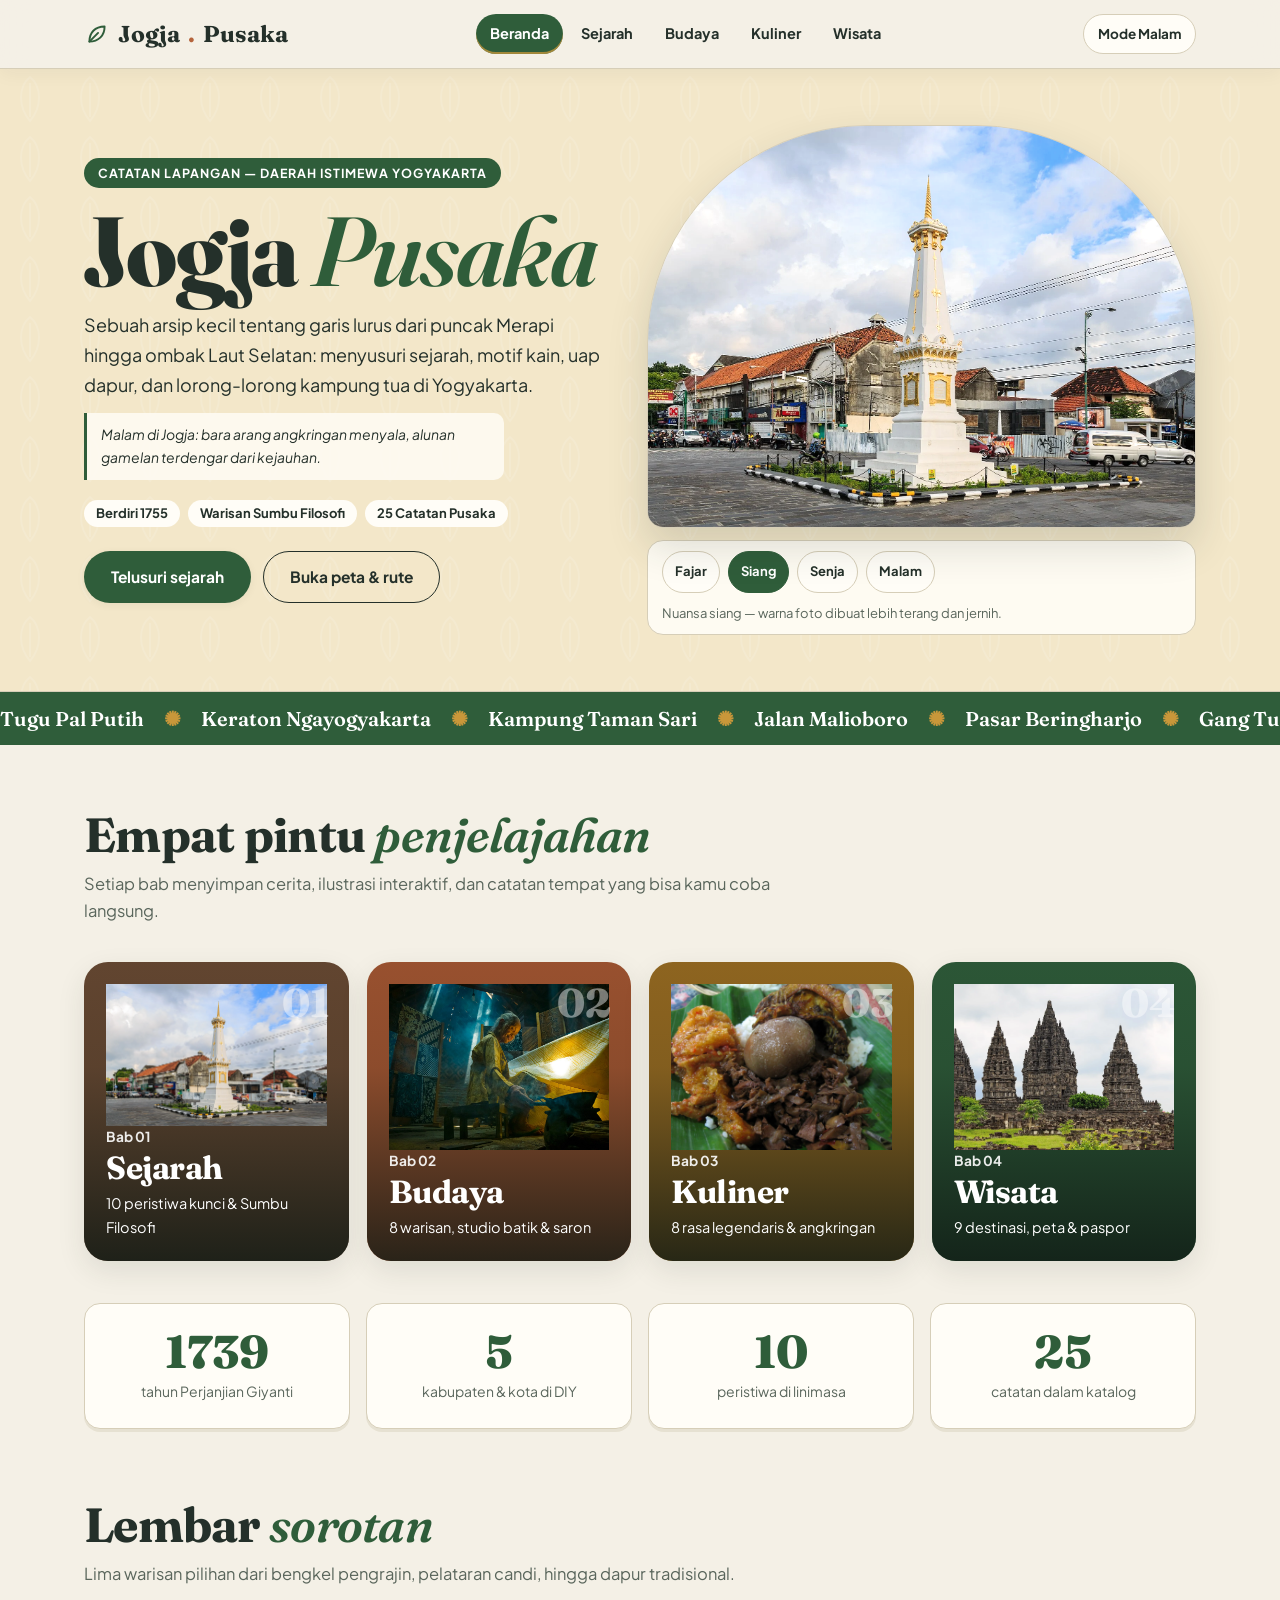
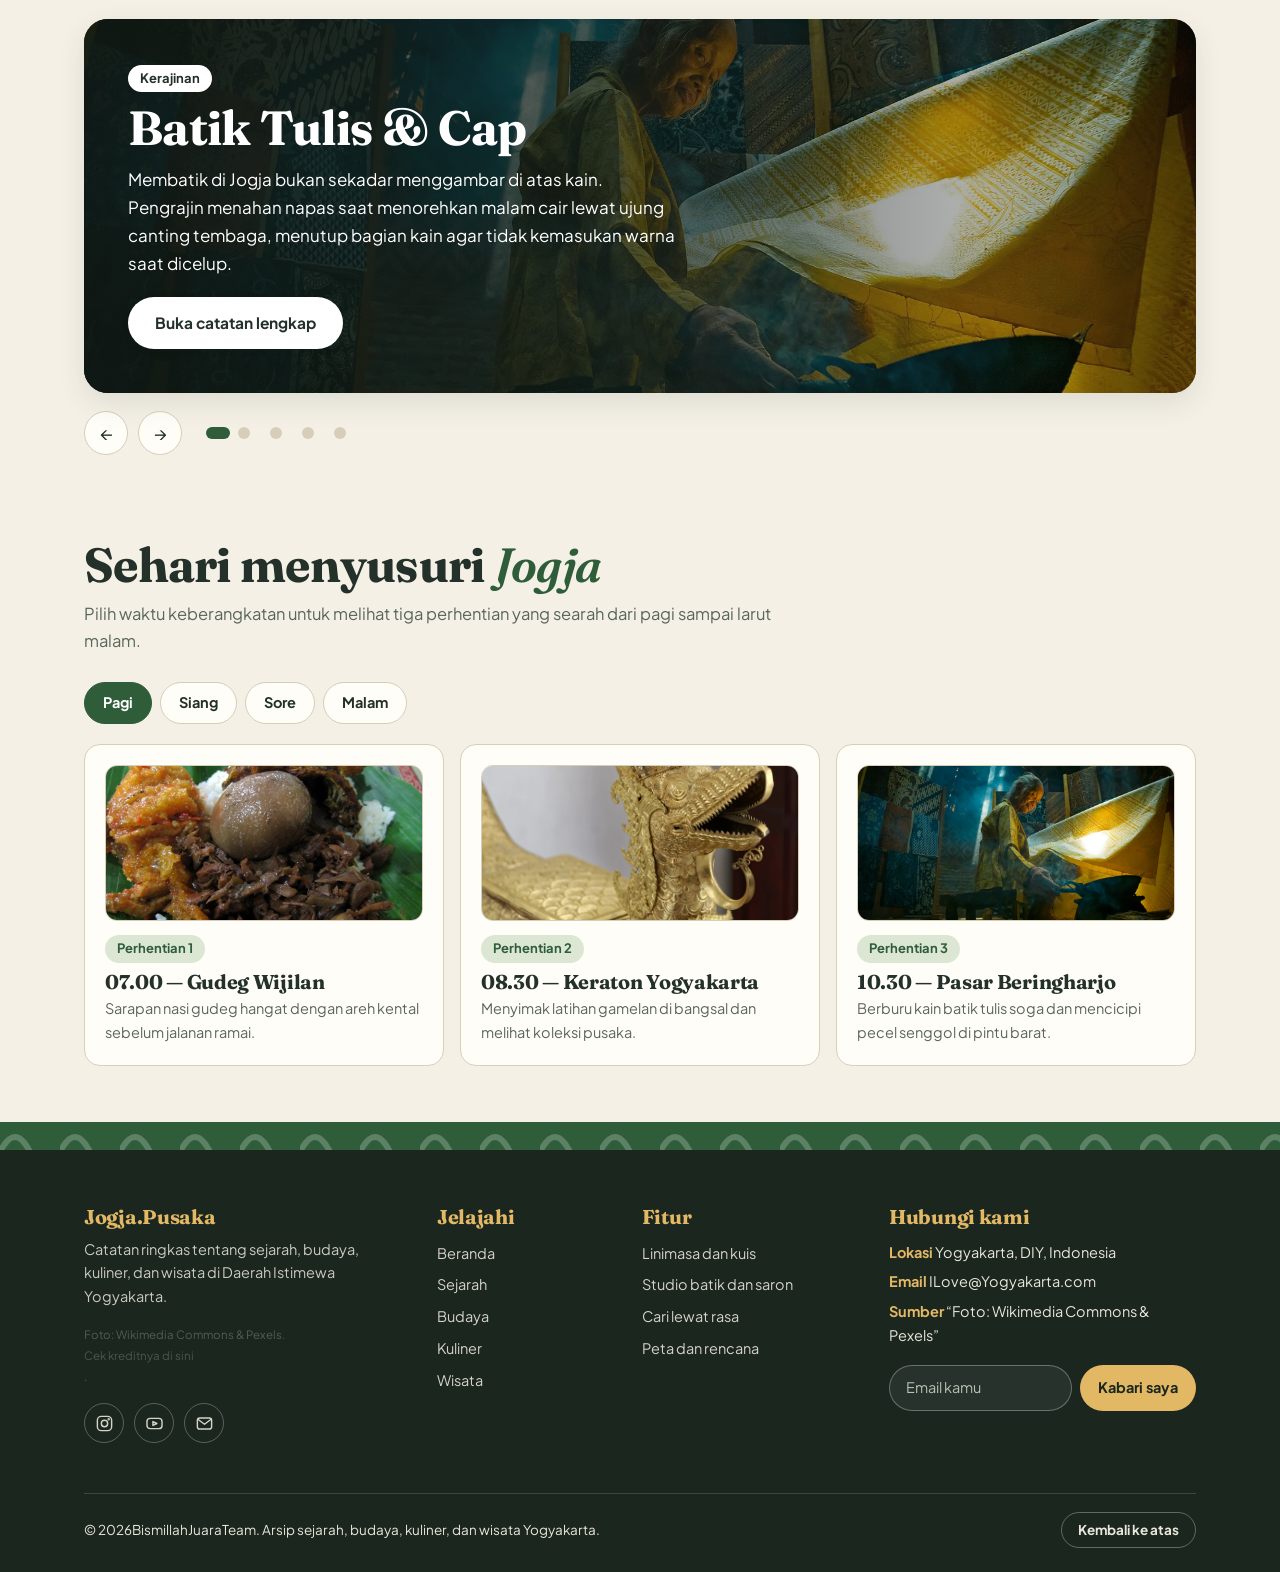
==== index.html @ 78529454 "First commit" ====
<!doctype html>
<html lang="id">
  <head>
    <meta charset="utf-8" />
    <meta name="viewport" content="width=device-width, initial-scale=1" />
    <title>Jogja Pusaka</title>
    <meta name="description" content="Catatan tentang sejarah, budaya, kuliner, dan wisata di Daerah Istimewa Yogyakarta." />
    <meta name="theme-color" content="#2f5d3a" />
    <link rel="icon" href="images/favicon.svg" type="image/svg+xml" />

    <link rel="preconnect" href="https://fonts.googleapis.com" />
    <link rel="preconnect" href="https://fonts.gstatic.com" crossorigin />
    <link
      rel="stylesheet"
      href="https://fonts.googleapis.com/css2?family=Fraunces:ital,opsz,wght@0,9..144,600;0,9..144,700;0,9..144,800;1,9..144,600&family=Plus+Jakarta+Sans:wght@400;500;700&display=swap"
    />
    <link rel="stylesheet" href="css/style.css" />

    <!-- Pasang tema sebelum halaman tampil supaya warnanya tidak berkedip -->
    <script>
      (function () {
        var theme = window.matchMedia("(prefers-color-scheme: dark)").matches ? "dark" : "light";
        try {
          theme = JSON.parse(localStorage.getItem("jp_theme")) || theme;
        } catch (error) {}
        document.documentElement.dataset.theme = theme;
      })();
    </script>
  </head>
  <body>
    <a class="lompat-ke-isi" href="#main">Langsung ke konten</a>
    <div class="garis-gulir" id="scroll-progress"></div>

    <header class="kepala-situs">
      <div class="pembungkus-isi">
        <a class="nama-situs" href="index.html">
          <svg viewBox="0 0 24 24" fill="none" stroke="currentColor" stroke-width="1.8"
            stroke-linecap="round" stroke-linejoin="round" aria-hidden="true">
            <path d="M5 19C5 11 10 5 19 5C19 14 13 19 5 19Z" />
            <path d="M5 19L13 11" />
          </svg>
          Jogja<span>.</span>Pusaka
        </a>

        <nav class="menu-situs" id="site-nav" aria-label="Menu utama">
          <a href="index.html" aria-current="page">Beranda</a>
          <a href="sejarah.html">Sejarah</a>
          <a href="budaya.html">Budaya</a>
          <a href="kuliner.html">Kuliner</a>
          <a href="wisata.html">Wisata<span class="angka-menu" id="plan-badge" hidden>0</span></a>
        </nav>

        <div class="kendali-kepala">
          <button class="tombol-tema" id="theme-toggle" type="button"
            aria-label="Ganti tema siang atau malam">Malam</button>
          <button class="tombol-menu" id="menu-toggle" type="button"
            aria-expanded="false" aria-controls="site-nav">Menu</button>
        </div>
      </div>
    </header>

    <main id="main" class="halaman">
      <section class="pembuka-utama">
        <div class="corak-pembuka" aria-hidden="true"></div>

        <div class="pembungkus-isi susunan-pembuka">
          <div>
            <span class="tulisan-pembuka">CATATAN LAPANGAN — DAERAH ISTIMEWA YOGYAKARTA</span>
            <h1>Jogja <em>Pusaka</em></h1>
            <p class="pengantar-pembuka">
              Sebuah arsip kecil tentang garis lurus dari puncak Merapi hingga ombak Laut Selatan:
              menyusuri sejarah, motif kain, uap dapur, dan lorong-lorong kampung tua di Yogyakarta.
            </p>
            <p class="kabar-sekarang" id="live-note" aria-live="polite"></p>
            <div class="label-pembuka">
              <span class="label-kecil">Berdiri 1755</span>
              <span class="label-kecil">Warisan Sumbu Filosofi</span>
              <span class="label-kecil">25 Catatan Pusaka</span>
            </div>
            <div class="aksi-pembuka">
              <a class="tombol" href="sejarah.html">Telusuri sejarah</a>
              <a class="tombol tombol-garis" href="wisata.html">Buka peta &amp; rute</a>
            </div>
          </div>

          <div class="gambar-pembuka">
            <div class="gambar-suasana-jogja" id="hero-scene">
              <img
                class="foto-suasana-jogja"
                src="images/beranda-tugu-jogja-baru.webp"
                alt="Tugu Pal Putih di tengah Kota Yogyakarta pada siang hari."
                fetchpriority="high"
              />
            </div>

            <div class="bilah-langit">
              <div class="saringan-topik" id="sky-controls" role="group" aria-label="Ubah suasana foto Tugu">
                <button type="button" data-sky="fajar">Fajar</button>
                <button type="button" data-sky="siang" aria-pressed="true">Siang</button>
                <button type="button" data-sky="senja">Senja</button>
                <button type="button" data-sky="malam">Malam</button>
              </div>
              <p class="catatan-langit" id="sky-caption"></p>
            </div>
          </div>
        </div>
      </section>

      <div class="pita-kalimat" id="marquee" aria-hidden="true"></div>

      <div class="pembungkus-isi">
        <section aria-labelledby="doors-title">
          <div class="kepala-bagian muncul-saat-digulir">
            <h2 id="doors-title">Empat pintu <em>penjelajahan</em></h2>
            <p>Setiap bab menyimpan cerita, ilustrasi interaktif, dan catatan tempat yang bisa kamu coba langsung.</p>
          </div>
          <div class="deret-pintu muncul-saat-digulir" id="doors"></div>
        </section>

        <section class="angka-statistik muncul-saat-digulir" aria-label="Jogja dalam angka">
          <div class="angka-sorotan">
            <strong data-count="1755">0</strong>
            <span>tahun Perjanjian Giyanti</span>
          </div>
          <div class="angka-sorotan">
            <strong data-count="5">0</strong>
            <span>kabupaten &amp; kota di DIY</span>
          </div>
          <div class="angka-sorotan">
            <strong data-count="10">0</strong>
            <span>peristiwa di linimasa</span>
          </div>
          <div class="angka-sorotan">
            <strong id="topic-count" data-count="25">0</strong>
            <span>catatan dalam katalog</span>
          </div>
        </section>

        <section aria-labelledby="highlight-title">
          <div class="kepala-bagian muncul-saat-digulir">
            <h2 id="highlight-title">Lembar <em>sorotan</em></h2>
            <p>Lima warisan pilihan dari bengkel pengrajin, pelataran candi, hingga dapur tradisional.</p>
          </div>
          <div class="sorotan-bergilir muncul-saat-digulir" id="carousel" aria-live="polite"></div>
          <div class="kendali-sorotan">
            <button class="panah-sorotan" id="carousel-prev" type="button" aria-label="Sorotan sebelumnya">&larr;</button>
            <button class="panah-sorotan" id="carousel-next" type="button" aria-label="Sorotan berikutnya">&rarr;</button>
            <div class="titik-sorotan" id="carousel-dots"></div>
          </div>
        </section>

        <section aria-labelledby="day-title">
          <div class="kepala-bagian muncul-saat-digulir">
            <h2 id="day-title">Sehari menyusuri <em>Jogja</em></h2>
            <p>Pilih waktu keberangkatan untuk melihat tiga perhentian yang searah dari pagi sampai larut malam.</p>
          </div>
          <div class="pilihan-lajur" id="day-tabs" role="tablist" aria-label="Pilih waktu"></div>
          <div class="rencana-sehari" id="day-plan" role="tabpanel"></div>
        </section>
      </div>
    </main>

    <!-- Dialog detail, isinya diisi oleh common.js -->
    <dialog class="jendela-cerita" id="detail-dialog" aria-labelledby="detail-title">
      <div class="sampul-jendela" id="detail-cover">
        <button class="tutup-jendela" id="detail-close" type="button">Tutup</button>
      </div>
      <div class="isi-jendela">
        <span class="label-kecil" id="detail-category"></span>
        <h3 id="detail-title"></h3>
        <p id="detail-description"></p>
        <ul id="detail-facts"></ul>
        <div class="daftar-label" id="detail-tags"></div>
        <div class="ukuran-rasa" id="detail-taste"></div>
        <p><strong id="detail-place-label"></strong> <span id="detail-place"></span></p>
        <button class="tombol" id="detail-plan-button" type="button" hidden>Tambah ke rencana</button>
      </div>
    </dialog>

    <div class="pita-bawah" aria-hidden="true"></div>

    <footer class="kaki-situs">
      <div class="pembungkus-isi">
        <div class="susunan-bawah">
          <div class="tentang-situs">
            <h3>Jogja.Pusaka</h3>
            <p>
              Catatan ringkas tentang sejarah, budaya, kuliner, dan wisata di
              Daerah Istimewa Yogyakarta.
            </p>
            <p class="kredit-foto-ringkas">Foto: Wikimedia Commons &amp; Pexels. <a href="images/README.txt">Cek kreditnya di sini</a>.</p>
            <div class="akun-sosial">
              <a href="#" data-soon aria-label="Instagram">
                <svg viewBox="0 0 24 24">
                  <rect x="3" y="3" width="18" height="18" rx="5" />
                  <circle cx="12" cy="12" r="4" />
                  <circle cx="17.3" cy="6.7" r=".6" />
                </svg>
              </a>
              <a href="#" data-soon aria-label="YouTube">
                <svg viewBox="0 0 24 24">
                  <rect x="2.5" y="5.5" width="19" height="13" rx="4" />
                  <path d="M10 9.5L15 12L10 14.5Z" />
                </svg>
              </a>
              <a href="#" data-soon aria-label="Email">
                <svg viewBox="0 0 24 24">
                  <rect x="3" y="5" width="18" height="14" rx="3" />
                  <path d="M4 7L12 13L20 7" />
                </svg>
              </a>
            </div>
          </div>

          <div>
            <h3>Jelajahi</h3>
            <a href="index.html">Beranda</a>
            <a href="sejarah.html">Sejarah</a>
            <a href="budaya.html">Budaya</a>
            <a href="kuliner.html">Kuliner</a>
            <a href="wisata.html">Wisata</a>
          </div>

          <div>
            <h3>Fitur</h3>
            <a href="sejarah.html#timeline">Linimasa dan kuis</a>
            <a href="budaya.html#studio-title">Studio batik dan saron</a>
            <a href="kuliner.html#taste-title">Cari lewat rasa</a>
            <a href="wisata.html#map-title">Peta dan rencana</a>
          </div>

          <div class="kontak-situs">
            <h3>Hubungi kami</h3>
            <ul class="daftar-kontak">
              <li><strong>Lokasi</strong> Yogyakarta, DIY, Indonesia</li>
              <li><strong>Email</strong> ILove@Yogyakarta.com</li>
              <li><strong>Sumber</strong> “Foto: Wikimedia Commons & Pexels”</li>
            </ul>
            <form class="form-kabar" id="newsletter-form" novalidate>
              <input type="email" id="newsletter-email" placeholder="Email kamu"
                aria-label="Email untuk kabar terbaru" />
              <button type="submit">Kabari saya</button>
            </form>
            <p class="pesan-kabar" id="newsletter-message" aria-live="polite"></p>
          </div>
        </div>

        <div class="catatan-paling-bawah">
          <span>© 2026BismillahJuaraTeam. Arsip sejarah, budaya, kuliner, dan wisata Yogyakarta.</span>
          <button type="button" id="back-to-top">Kembali ke atas</button>
        </div>
      </div>
    </footer>

    <script src="js/data.js"></script>
    <script src="js/common.js"></script>
    <script src="js/beranda.js"></script>
  </body>
</html>
---- css/style.css ----
/* Jogja Pusaka — style.css
   Gaya visual: catatan lapangan bertema natural (kertas krem, hijau daun, kayu soga, dan tanah liat). */

:root {
  --color-bg: #f4f0e6;
  --color-surface: #fffdf7;
  --color-surface-alt: #e9e4d4;
  --color-text: #24302a;
  --color-muted: #5a665c;
  --color-line: #d6ceb8;
  --color-primary: #2f5d3a;
  --color-primary-soft: #dce7d3;
  --color-on-primary: #ffffff;
  --color-accent: #b5643c;
  --color-gold: #c9973a;
  --color-wood: #6b4a33;

  --scene-sky: #f3e7c9;
  --scene-sun: #e3a845;
  --scene-mountain: #5f7f55;
  --scene-hill: #87a56e;
  --scene-ground: #6b4a33;
  --scene-tree: #3f6b45;
  --scene-stars: 0;
  --scene-clouds: 1;
  --scene-wayang: 0;

  --font-display: "Fraunces", Georgia, serif;
  --font-body: "Plus Jakarta Sans", system-ui, sans-serif;

  --radius: 16px;
  --radius-lg: 24px;
  --radius-pill: 999px;
  --shadow-sm: 0 2px 8px rgba(36, 48, 42, 0.06);
  --shadow-md: 0 10px 28px rgba(36, 48, 42, 0.1);
  --shadow-lg: 0 18px 40px rgba(36, 48, 42, 0.16);

  --header-height: 68px;
  --container: 1160px;

  --pattern-kawung: url("data:image/svg+xml,%3Csvg xmlns='http://www.w3.org/2000/svg' width='60' height='60'%3E%3Cg fill='%23fff' fill-opacity='.2'%3E%3Cellipse cx='30' cy='15' rx='9' ry='13'/%3E%3Cellipse cx='30' cy='45' rx='9' ry='13'/%3E%3Cellipse cx='15' cy='30' rx='13' ry='9'/%3E%3Cellipse cx='45' cy='30' rx='13' ry='9'/%3E%3C/g%3E%3C/svg%3E");
  --pattern-parang: url("data:image/svg+xml,%3Csvg xmlns='http://www.w3.org/2000/svg' width='60' height='60'%3E%3Cpath d='M0 30Q15 0 30 30T60 30' stroke='%23fff' stroke-opacity='.22' stroke-width='6' fill='none'/%3E%3C/svg%3E");
  --pattern-ceplok: url("data:image/svg+xml,%3Csvg xmlns='http://www.w3.org/2000/svg' width='60' height='60'%3E%3Cpath d='M30 6L54 30L30 54L6 30Z' fill='none' stroke='%23fff' stroke-opacity='.24' stroke-width='3'/%3E%3Ccircle cx='30' cy='30' r='5' fill='%23fff' fill-opacity='.24'/%3E%3C/svg%3E");
  --pattern-daun: url("data:image/svg+xml,%3Csvg xmlns='http://www.w3.org/2000/svg' width='60' height='60'%3E%3Cg fill='none' stroke='%23fff' stroke-opacity='.24' stroke-width='2'%3E%3Cpath d='M30 8C42 18 42 38 30 52C18 38 18 18 30 8Z'/%3E%3Cpath d='M30 14V48'/%3E%3C/g%3E%3C/svg%3E");
}

:root[data-theme="dark"] {
  --color-bg: #111813;
  --color-surface: #1a231d;
  --color-surface-alt: #233026;
  --color-text: #e9e6da;
  --color-muted: #a8b3a6;
  --color-line: #2f3d33;
  --color-primary: #8dbb86;
  --color-primary-soft: #26382a;
  --color-on-primary: #10180f;
  --color-accent: #d98a5f;
  --color-gold: #e2b865;
  --color-wood: #c9a27e;

  --scene-sky: #18233a;
  --scene-sun: #eee6cc;
  --scene-mountain: #23392e;
  --scene-hill: #2c4a38;
  --scene-ground: #2e2218;
  --scene-tree: #1d3327;
  --scene-stars: 1;
  --scene-clouds: 0.15;
  --scene-wayang: 1;

  --shadow-sm: 0 2px 8px rgba(0, 0, 0, 0.25);
  --shadow-md: 0 10px 28px rgba(0, 0, 0, 0.35);
  --shadow-lg: 0 18px 40px rgba(0, 0, 0, 0.45);
}

/* Aturan dasar & tipografi */

*,
*::before,
*::after {
  box-sizing: border-box;
}

html {
  scroll-behavior: smooth;
  scroll-padding-top: var(--header-height);
}

body {
  margin: 0;
  min-height: 100vh;
  background: var(--color-bg);
  color: var(--color-text);
  font: 400 16.5px/1.65 var(--font-body);
  transition: background-color 0.4s, color 0.4s;
}

h1,
h2,
h3,
h4 {
  margin: 0;
  font-family: var(--font-display);
  font-weight: 700;
  line-height: 1.1;
  letter-spacing: -0.015em;
}

em {
  font-style: italic;
  font-weight: 600;
  color: var(--color-primary);
}

a {
  color: inherit;
}

img,
svg {
  display: block;
  max-width: 100%;
}

button,
input {
  font: inherit;
  color: inherit;
}

button {
  cursor: pointer;
}

:focus-visible {
  outline: 3px solid var(--color-accent);
  outline-offset: 3px;
  box-shadow: 0 0 0 5px color-mix(in srgb, var(--color-surface) 85%, transparent);
}

button,
a,
input {
  touch-action: manipulation;
}

.pembungkus-isi {
  max-width: var(--container);
  margin: 0 auto;
  padding: 0 24px;
}

.lompat-ke-isi {
  position: absolute;
  top: -100px;
  left: 16px;
  z-index: 100;
  padding: 10px 18px;
  border-radius: var(--radius-pill);
  background: var(--color-primary);
  color: var(--color-on-primary);
  font-weight: 700;
  text-decoration: none;
}

.lompat-ke-isi:focus {
  top: 12px;
}

.garis-gulir {
  position: fixed;
  top: 0;
  left: 0;
  z-index: 60;
  width: 0;
  height: 3px;
  background: linear-gradient(90deg, var(--color-primary), var(--color-gold));
}

.muncul-saat-digulir {
  opacity: 0;
  transform: translateY(24px);
  transition: opacity 0.7s ease, transform 0.7s ease;
}

.muncul-saat-digulir.sudah-kelihatan {
  opacity: 1;
  transform: none;
}

.halaman {
  animation: page-in 0.5s ease;
}

@keyframes page-in {
  from {
    opacity: 0;
    transform: translateY(10px);
  }
}

@keyframes drift {
  to {
    background-position: 120px 60px;
  }
}

@keyframes slide-in {
  from {
    opacity: 0;
    transform: translateX(24px);
  }
}

/* Komponen tombol, label tag, dan kotak panel */

.tombol {
  display: inline-flex;
  align-items: center;
  gap: 8px;
  padding: 12px 26px;
  border: 1px solid transparent;
  border-radius: var(--radius-pill);
  background: var(--color-primary);
  color: var(--color-on-primary);
  font-weight: 700;
  font-size: 15.5px;
  text-decoration: none;
  box-shadow: var(--shadow-sm);
  transition: transform 0.2s ease, box-shadow 0.2s ease, background-color 0.2s ease;
}

.tombol:active {
  transform: translateY(1px) scale(0.985);
}

@media (hover: hover) and (pointer: fine) {
  .tombol:hover {
    transform: translateY(-2px);
    box-shadow: var(--shadow-md);
  }
}

.tombol:disabled {
  opacity: 0.6;
  transform: none;
  cursor: not-allowed;
}

.tombol-garis {
  background: transparent;
  border-color: var(--color-text);
  color: var(--color-text);
  box-shadow: none;
}

.tombol-garis:hover {
  background: var(--color-surface);
}

.tombol-terang {
  background: #fff;
  color: #24302a;
}

.label-kecil {
  display: inline-block;
  padding: 3px 12px;
  border-radius: var(--radius-pill);
  background: var(--color-primary-soft);
  color: var(--color-primary);
  font-size: 13px;
  font-weight: 700;
}

.daftar-label {
  display: flex;
  flex-wrap: wrap;
  gap: 6px;
}

.daftar-label .label-kecil {
  background: var(--color-surface-alt);
  color: var(--color-muted);
  font-size: 12px;
}

.pilihan-lajur,
.saringan-topik {
  display: flex;
  flex-wrap: wrap;
  gap: 8px;
}

.pilihan-lajur {
  margin: 20px 0;
}

.pilihan-lajur button,
.saringan-topik button {
  min-height: 42px;
  padding: 7px 18px;
  border: 1px solid var(--color-line);
  border-radius: var(--radius-pill);
  background: var(--color-surface);
  font-size: 14.5px;
  font-weight: 700;
  transition: background-color 0.2s, border-color 0.2s;
}

.pilihan-lajur button:hover,
.saringan-topik button:hover {
  border-color: var(--color-primary);
}

.pilihan-lajur button[aria-selected="true"],
.saringan-topik button[aria-pressed="true"] {
  background: var(--color-primary);
  border-color: var(--color-primary);
  color: var(--color-on-primary);
}

.kotak-isi {
  padding: 24px;
  border: 1px solid var(--color-line);
  border-radius: var(--radius);
  background: var(--color-surface);
  box-shadow: 0 3px 0 color-mix(in srgb, var(--color-line) 55%, transparent),
    var(--shadow-sm);
}

.kepala-bagian {
  padding: 64px 0 8px;
}

.kepala-bagian h2 {
  font-size: clamp(30px, 4.6vw, 48px);
}

.kepala-bagian p {
  max-width: 62ch;
  margin: 8px 0 0;
  color: var(--color-muted);
}

.catatan-kecil {
  margin: 0 0 20px;
  color: var(--color-muted);
  font-size: 14.5px;
}

/* Header & Navigasi */

.kepala-situs {
  position: sticky;
  top: 0;
  z-index: 50;
  border-bottom: 1px solid var(--color-line);
  background: color-mix(in srgb, var(--color-bg) 94%, transparent);
  backdrop-filter: blur(14px);
  box-shadow: 0 4px 18px color-mix(in srgb, var(--color-text) 5%, transparent);
}

.kepala-situs .pembungkus-isi {
  display: flex;
  align-items: center;
  justify-content: space-between;
  gap: 12px;
  height: var(--header-height);
}

.nama-situs {
  display: flex;
  align-items: center;
  gap: 8px;
  font: 700 23px var(--font-display);
  text-decoration: none;
  white-space: nowrap;
}

.nama-situs svg {
  width: 26px;
  height: 26px;
  color: var(--color-primary);
}

.nama-situs span {
  color: var(--color-accent);
}

.menu-situs {
  display: flex;
  gap: 4px;
}

.menu-situs a {
  position: relative;
  padding: 8px 14px;
  border-radius: var(--radius-pill);
  font-size: 14.5px;
  font-weight: 700;
  text-decoration: none;
  white-space: nowrap;
  transition: background-color 0.2s;
}

.menu-situs a:hover {
  background: var(--color-surface-alt);
}

.menu-situs a[aria-current="page"] {
  background: var(--color-primary);
  color: var(--color-on-primary);
  box-shadow: inset 0 -2px 0 color-mix(in srgb, var(--color-gold) 75%, transparent);
}

.angka-menu {
  display: inline-grid;
  place-items: center;
  min-width: 19px;
  height: 19px;
  margin-left: 6px;
  padding: 0 5px;
  border-radius: var(--radius-pill);
  background: var(--color-accent);
  color: #fff;
  font-size: 11.5px;
}

.angka-menu[hidden] {
  display: none;
}

.kendali-kepala {
  display: flex;
  align-items: center;
  gap: 8px;
}

.tombol-tema,
.tombol-menu {
  min-height: 40px;
  padding: 7px 14px;
  border: 1px solid var(--color-line);
  border-radius: var(--radius-pill);
  background: var(--color-surface);
  font-size: 13.5px;
  font-weight: 700;
  white-space: nowrap;
  transition: background-color 0.2s;
}

.tombol-tema:hover,
.tombol-menu:hover {
  background: var(--color-primary-soft);
}

.tombol-menu {
  display: none;
}

/* Halaman Beranda & Hero Interaktif */

.pembuka-utama {
  position: relative;
  overflow: hidden;
  border-bottom: 1px solid var(--color-line);
  background: var(--scene-sky);
  transition: background-color 0.6s;
}

.corak-pembuka {
  position: absolute;
  inset: -60px;
  background: var(--pattern-daun);
  background-size: 60px;
  opacity: 0.55;
  mix-blend-mode: overlay;
  animation: drift 50s linear infinite;
}

.susunan-pembuka {
  position: relative;
  display: grid;
  grid-template-columns: 1fr 1.05fr;
  align-items: center;
  gap: 40px;
  padding-top: 56px;
  padding-bottom: 56px;
}

.tulisan-pembuka {
  display: inline-block;
  padding: 5px 14px;
  border-radius: var(--radius-pill);
  background: var(--color-primary);
  color: var(--color-on-primary);
  font-size: 12.5px;
  font-weight: 700;
  letter-spacing: 0.08em;
}

.pembuka-utama h1 {
  margin: 16px 0 12px;
  font-size: clamp(50px, 8.6vw, 98px);
  font-weight: 800;
  line-height: 0.96;
}

.pengantar-pembuka {
  max-width: 42ch;
  margin: 0 0 14px;
  font-size: 18px;
}

.kabar-sekarang {
  max-width: 42ch;
  margin: 0 0 20px;
  padding: 10px 14px;
  border-left: 3px solid var(--color-primary);
  border-radius: 0 10px 10px 0;
  background: color-mix(in srgb, var(--color-surface) 82%, transparent);
  font-size: 14px;
  font-style: italic;
}

.label-pembuka {
  display: flex;
  flex-wrap: wrap;
  gap: 8px;
  margin-bottom: 24px;
}

.label-pembuka .label-kecil {
  background: var(--color-surface);
  color: var(--color-text);
}

.aksi-pembuka {
  display: flex;
  flex-wrap: wrap;
  gap: 12px;
}

.gambar-pembuka {
  display: flex;
  flex-direction: column;
  gap: 12px;
}

.gambar-suasana-jogja {
  position: relative;
  overflow: hidden;
  aspect-ratio: 600 / 440;
  border: 1px solid var(--color-line);
  border-radius: 220px 220px var(--radius) var(--radius);
  background: var(--scene-sky);
  box-shadow: var(--shadow-lg);
}

.foto-suasana-jogja {
  position: absolute;
  inset: 0;
  width: 100%;
  height: 100%;
  object-fit: cover;
  object-position: center 62%;
  transition: filter 0.6s ease, transform 0.25s ease-out;
}

#hero-scene[data-suasana="fajar"] .foto-suasana-jogja {
  filter: brightness(0.9) sepia(0.14);
}

#hero-scene[data-suasana="siang"] .foto-suasana-jogja {
  filter: brightness(1.08) saturate(0.95);
}

#hero-scene[data-suasana="senja"] .foto-suasana-jogja {
  filter: brightness(0.82) sepia(0.26) saturate(1.15);
}

#hero-scene[data-suasana="malam"] .foto-suasana-jogja {
  filter: brightness(0.72) saturate(0.82);
}

.bilah-langit {
  display: flex;
  flex-wrap: wrap;
  align-items: center;
  justify-content: space-between;
  gap: 10px;
  padding: 10px 14px;
  border: 1px solid var(--color-line);
  border-radius: var(--radius);
  background: color-mix(in srgb, var(--color-surface) 90%, transparent);
}

.bilah-langit .saringan-topik button {
  padding: 5px 12px;
  font-size: 13px;
}

.catatan-langit {
  margin: 0;
  color: var(--color-muted);
  font-size: 13px;
}

.pita-kalimat {
  overflow: hidden;
  padding: 14px 0;
  background: var(--color-primary);
  color: var(--color-on-primary);
  font: 600 20px var(--font-display);
  white-space: nowrap;
}

.tulisan-berjalan {
  display: inline-block;
  animation: marquee 42s linear infinite;
}

.tulisan-berjalan span {
  margin: 0 20px;
  color: var(--color-gold);
}

@keyframes marquee {
  to { transform: translateX(-50%); }
}

.deret-pintu {
  display: grid;
  grid-template-columns: repeat(4, 1fr);
  gap: 18px;
  padding: 30px 0 8px;
}

.pintu-topik {
  position: relative;
  display: flex;
  flex-direction: column;
  justify-content: flex-end;
  overflow: hidden;
  min-height: 240px;
  padding: 22px;
  border-radius: var(--radius-lg);
  background: var(--cover-color);
  color: #fff;
  text-decoration: none;
  box-shadow: var(--shadow-md);
  transition: transform 0.25s ease, box-shadow 0.25s ease;
}

.pintu-topik::before {
  content: "";
  position: absolute;
  z-index: 1;
  inset: 0;
  background: linear-gradient(
    180deg,
    rgba(14, 24, 19, 0.1) 0%,
    rgba(14, 24, 19, 0.18) 35%,
    rgba(14, 24, 19, 0.82) 100%
  );
  pointer-events: none;
}

.foto-pintu {
  position: absolute;
  inset: 0;
  width: 100%;
  height: 100%;
  object-fit: cover;
  transition: transform 0.4s ease;
}

@media (hover: hover) and (pointer: fine) {
  .pintu-topik:hover .foto-pintu {
    transform: scale(1.045);
  }
}

@media (hover: hover) and (pointer: fine) {
  .pintu-topik:hover {
    transform: translateY(-4px);
    box-shadow: var(--shadow-lg);
  }
}

.pintu-topik:active {
  transform: scale(0.99);
}

.pintu-topik > * {
  position: relative;
  z-index: 2;
}

.nomor-pintu {
  position: absolute;
  top: 16px;
  right: 20px;
  font: 800 40px var(--font-display);
  opacity: 0.45;
}

.pintu-topik small {
  font-weight: 700;
  opacity: 0.9;
}

.pintu-topik h3 {
  margin: 2px 0 6px;
  font-size: 32px;
}

.pintu-topik p {
  margin: 0;
  font-size: 14.5px;
}

.angka-statistik {
  display: grid;
  grid-template-columns: repeat(4, 1fr);
  gap: 16px;
  padding: 34px 0 6px;
}

.angka-sorotan {
  padding: 24px 12px;
  border: 1px solid var(--color-line);
  border-radius: var(--radius);
  background: var(--color-surface);
  text-align: center;
  box-shadow: 0 3px 0 color-mix(in srgb, var(--color-line) 45%, transparent);
}

.angka-sorotan strong {
  display: block;
  color: var(--color-primary);
  font: 800 46px/1.05 var(--font-display);
}

.angka-sorotan span {
  color: var(--color-muted);
  font-size: 14px;
}

.sorotan-bergilir {
  position: relative;
  display: flex;
  align-items: center;
  overflow: hidden;
  min-height: 310px;
  margin-top: 24px;
  border-radius: var(--radius-lg);
  background: var(--cover-color, var(--color-primary));
  color: #fff;
  box-shadow: var(--shadow-md);
  transition: background-color 0.7s;
}

.sorotan-bergilir::after {
  content: "";
  position: absolute;
  z-index: 0;
  inset: 0;
  background: linear-gradient(
    90deg,
    rgba(17, 25, 21, 0.84) 0%,
    rgba(17, 25, 21, 0.7) 42%,
    rgba(17, 25, 21, 0.14) 100%
  );
  pointer-events: none;
}

.foto-sorotan {
  position: absolute;
  inset: 0;
  width: 100%;
  height: 100%;
  object-fit: cover;
  object-position: center 45%;
}

.isi-sorotan {
  position: relative;
  z-index: 1;
  width: 100%;
  min-width: 0;
  max-width: 640px;
  padding: 44px;
  animation: slide-in 0.6s ease;
}

.isi-sorotan .label-kecil {
  background: #fff;
  color: #24302a;
}

.isi-sorotan h3 {
  margin: 10px 0;
  font-size: clamp(32px, 4.6vw, 48px);
}

.isi-sorotan p {
  margin: 0 0 20px;
  font-size: 17px;
}

.kendali-sorotan {
  display: flex;
  align-items: center;
  gap: 10px;
  margin: 18px 0 20px;
}

.panah-sorotan {
  width: 44px;
  height: 44px;
  border: 1px solid var(--color-line);
  border-radius: 50%;
  background: var(--color-surface);
  font-size: 18px;
  transition: background-color 0.2s;
}

.panah-sorotan:hover {
  background: var(--color-primary-soft);
}

.titik-sorotan {
  display: flex;
  align-items: center;
  gap: 8px;
  margin-left: 8px;
}

.titik-sorotan button {
  width: 24px;
  height: 24px;
  padding: 6px;
  border: 0;
  border-radius: var(--radius-pill);
  background: transparent;
  transition: background-color 0.3s;
}

.titik-sorotan button::before {
  content: "";
  display: block;
  width: 12px;
  height: 12px;
  border-radius: var(--radius-pill);
  background: var(--color-line);
  transition: width 0.3s, background-color 0.3s;
}

.titik-sorotan button[aria-current="true"] {
  background: transparent;
}

.titik-sorotan button[aria-current="true"]::before {
  width: 24px;
  background: var(--color-primary);
}

.rencana-sehari {
  display: grid;
  grid-template-columns: repeat(3, 1fr);
  gap: 16px;
  margin-bottom: 56px;
}

.tempat-singgah {
  padding: 20px;
  border: 1px solid var(--color-line);
  border-radius: var(--radius);
  background: var(--color-surface);
  animation: slide-in 0.5s backwards;
}

.tempat-singgah:nth-child(2) { animation-delay: 0.1s; }
.tempat-singgah:nth-child(3) { animation-delay: 0.2s; }

.tempat-singgah h4 {
  margin: 8px 0 4px;
  font-size: 20px;
}

.tempat-singgah p {
  margin: 0;
  color: var(--color-muted);
  font-size: 14.5px;
}

/* Katalog Kartu, Filter & Dialog Detail */

.kepala-halaman {
  display: flex;
  flex-wrap: wrap;
  align-items: end;
  justify-content: space-between;
  gap: 20px;
  padding: 56px 0 18px;
  border-bottom: 1px solid var(--color-line);
}

.kepala-halaman h1 {
  font-size: clamp(40px, 7vw, 76px);
  font-weight: 800;
}

.kepala-halaman p {
  max-width: 58ch;
  margin: 10px 0 0;
  color: var(--color-muted);
}

.lencana-tahun {
  padding: 14px 26px;
  border-radius: var(--radius);
  background: var(--color-primary);
  color: var(--color-on-primary);
  text-align: center;
  box-shadow: var(--shadow-md);
}

.lencana-tahun strong {
  display: block;
  font: 800 50px/1 var(--font-display);
}

.lencana-tahun span {
  font-size: 13.5px;
}

.bilah-perkakas {
  display: flex;
  flex-wrap: wrap;
  align-items: center;
  gap: 12px;
  margin: 24px 0;
}

.kolom-pencarian {
  width: 100%;
  max-width: 260px;
  min-height: 46px;
  margin-left: auto;
  padding: 9px 18px;
  border: 1px solid var(--color-line);
  border-radius: var(--radius-pill);
  background: var(--color-surface);
}

.kolom-pencarian:focus {
  border-color: var(--color-primary);
  outline: 3px solid color-mix(in srgb, var(--color-primary) 22%, transparent);
  outline-offset: 1px;
}

.jajaran-catatan {
  display: grid;
  grid-template-columns: repeat(auto-fill, minmax(min(100%, 265px), 1fr));
  gap: 24px;
  padding-bottom: 40px;
}

.kartu-catatan {
  display: block;
  overflow: hidden;
  padding: 0;
  border: 1px solid var(--color-line);
  border-radius: var(--radius-lg);
  background: var(--color-surface);
  text-align: left;
  box-shadow: 0 3px 0 color-mix(in srgb, var(--color-line) 45%, transparent),
    var(--shadow-sm);
}

.kartu-catatan.muncul-saat-digulir {
  transition: opacity 0.7s, transform 0.7s, box-shadow 0.25s ease,
    border-color 0.2s ease;
}

@media (hover: hover) and (pointer: fine) {
  .kartu-catatan.sudah-kelihatan:hover {
    transform: translateY(-4px);
    border-color: color-mix(in srgb, var(--color-primary) 50%, var(--color-line));
    box-shadow: var(--shadow-lg);
    transition-delay: 0s;
  }
}

.kartu-catatan:active {
  transform: scale(0.99);
}

.sampul-catatan {
  position: relative;
  overflow: hidden;
  height: clamp(112px, 17vw, 156px);
  background: var(--cover-color);
}

.foto-arsip {
  position: absolute;
  inset: 0;
  width: 100%;
  height: 100%;
  object-fit: cover;
  transition: transform 0.45s ease;
}

.sampul-catatan.ada-foto::after {
  inset: 0;
  background: linear-gradient(180deg, transparent 48%, rgba(19, 25, 20, 0.55));
  animation: none;
}

@media (hover: hover) and (pointer: fine) {
  .kartu-catatan:hover .foto-arsip {
    transform: scale(1.035);
  }
}

.sampul-catatan::after {
  content: "";
  position: absolute;
  inset: -60px;
  background: var(--cover-pattern);
  background-size: 60px;
  animation: drift 22s linear infinite;
}

.sampul-catatan span {
  position: absolute;
  left: 12px;
  bottom: 12px;
  z-index: 1;
  padding: 2px 10px;
  border-radius: var(--radius-pill);
  background: var(--color-surface);
  font-size: 12px;
  font-weight: 700;
}

.cap-sudah-dibaca {
  position: absolute;
  top: 10px;
  right: 10px;
  z-index: 1;
  padding: 2px 10px;
  border: 1px dashed currentColor;
  border-radius: var(--radius-pill);
  background: rgba(255, 253, 247, 0.92);
  color: #2f5d3a;
  font-style: normal;
  font-size: 11.5px;
  font-weight: 700;
  transform: rotate(3deg);
}

.isi-catatan {
  padding: 16px 18px 20px;
}

.isi-catatan h3 {
  margin: 8px 0 4px;
  font-size: 22px;
}

.isi-catatan p {
  margin: 0 0 12px;
  color: var(--color-muted);
  font-size: 14.5px;
}

.kredit-foto-ringkas {
  display: block;
  margin: -4px 0 12px;
  color: var(--color-muted);
  font-size: 11.5px;
  line-height: 1.45;
}

.kredit-foto {
  margin: 0 0 36px;
  border-top: 1px solid var(--color-line);
  border-bottom: 1px solid var(--color-line);
}

.kredit-foto summary {
  width: fit-content;
  padding: 14px 0;
  color: var(--color-primary);
  font-weight: 700;
  cursor: pointer;
}

.kredit-foto p {
  max-width: 68ch;
  margin: 0 0 10px;
  color: var(--color-muted);
  font-size: 14px;
}

.kredit-foto ul {
  display: grid;
  gap: 7px;
  margin: 0 0 16px;
  padding-left: 22px;
}

.kredit-foto li {
  padding-left: 2px;
  font-size: 13.5px;
  overflow-wrap: anywhere;
}

.kredit-foto a,
.tautan-kredit-foto {
  color: var(--color-primary);
  text-underline-offset: 3px;
}

.kredit-foto a:hover,
.tautan-kredit-foto:hover {
  text-decoration-thickness: 2px;
}

.pesan-tidak-ketemu {
  padding: 10px 0 50px;
  color: var(--color-muted);
}

.ukuran-rasa {
  display: grid;
  gap: 4px;
  margin-top: 12px;
}

.ukuran-rasa div {
  display: grid;
  grid-template-columns: 54px 1fr;
  align-items: center;
  gap: 8px;
  font-size: 12px;
  font-weight: 700;
}

.ukuran-rasa i {
  display: block;
  overflow: hidden;
  height: 8px;
  border-radius: var(--radius-pill);
  background: var(--color-surface-alt);
}

.ukuran-rasa i::after {
  content: "";
  display: block;
  width: 0;
  height: 100%;
  border-radius: var(--radius-pill);
  background: var(--color-accent);
  transition: width 1s 0.3s;
}

.sudah-kelihatan .ukuran-rasa i::after,
.jendela-cerita .ukuran-rasa i::after {
  width: var(--level);
}

.jendela-cerita {
  width: calc(100% - 28px);
  max-width: 620px;
  max-height: calc(100vh - 28px);
  max-height: calc(100dvh - 28px);
  overflow-y: auto;
  overscroll-behavior: contain;
  padding: 0;
  border: 0;
  border-radius: var(--radius-lg);
  background: var(--color-surface);
  color: var(--color-text);
  box-shadow: var(--shadow-lg);
}

.jendela-cerita::backdrop {
  background: rgba(17, 24, 19, 0.6);
  backdrop-filter: blur(3px);
}

.jendela-cerita[open] {
  animation: pop 0.3s ease;
}

@keyframes pop {
  from {
    opacity: 0;
    transform: scale(0.95);
  }
}

.sampul-jendela {
  position: relative;
  overflow: hidden;
  height: clamp(160px, 52vw, 340px);
  background: var(--cover-color);
}

.foto-detail {
  position: absolute;
  inset: 0;
  z-index: 1;
  width: 100%;
  height: 100%;
  object-fit: cover;
}

.sampul-jendela.ada-foto::after {
  display: none;
}

.sampul-jendela::after {
  content: "";
  position: absolute;
  inset: -60px;
  background: var(--cover-pattern);
  background-size: 60px;
  animation: drift 14s linear infinite;
}

.tutup-jendela {
  position: absolute;
  top: 12px;
  right: 12px;
  z-index: 2;
  padding: 5px 14px;
  border: 0;
  border-radius: var(--radius-pill);
  background: #fff;
  color: #24302a;
  font-size: 13.5px;
  font-weight: 700;
}

.isi-jendela {
  padding: 22px 28px 28px;
}

.jendela-cerita h3 {
  margin: 10px 0;
  font-size: 30px;
}

.jendela-cerita ul {
  margin: 12px 0;
  padding-left: 20px;
}

/* Halaman Sejarah */

.linimasa {
  position: relative;
  max-width: 840px;
  margin: 24px 0 20px;
  padding-left: 40px;
}

.linimasa::before,
.garis-linimasa {
  content: "";
  position: absolute;
  top: 6px;
  left: 10px;
  width: 3px;
  border-radius: 3px;
}

.linimasa::before {
  bottom: 6px;
  background: var(--color-line);
}

.garis-linimasa {
  height: 0;
  background: var(--color-primary);
  transition: height 0.25s;
}

.catatan-waktu {
  position: relative;
  padding-bottom: 22px;
}

.catatan-waktu[hidden] {
  display: none;
}

.catatan-waktu::before {
  content: "";
  position: absolute;
  top: 12px;
  left: -39px;
  width: 20px;
  height: 20px;
  border: 3px solid var(--color-primary);
  border-radius: 50%;
  background: var(--color-bg);
  transition: background-color 0.3s;
}

.catatan-waktu.sedang-terbuka::before {
  background: var(--color-primary);
}

.tombol-kejadian {
  display: block;
  width: 100%;
  padding: 16px 20px;
  border: 1px solid var(--color-line);
  border-radius: var(--radius);
  background: var(--color-surface);
  text-align: left;
  transition: transform 0.2s, box-shadow 0.2s;
}

@media (hover: hover) and (pointer: fine) {
  .tombol-kejadian:hover {
    transform: translateX(4px);
    box-shadow: var(--shadow-md);
  }
}

.tombol-kejadian[aria-expanded="true"] {
  border-color: color-mix(in srgb, var(--color-primary) 55%, var(--color-line));
  box-shadow: inset 4px 0 0 var(--color-primary), var(--shadow-sm);
}

.tahun-kejadian {
  display: block;
  margin-top: 6px;
  color: var(--color-accent);
  font: 800 26px var(--font-display);
}

.tombol-kejadian h3 {
  margin: 4px 0;
  font-size: 21px;
}

.ringkas-kejadian {
  color: var(--color-muted);
  font-size: 15px;
}

.tombol-kejadian ul {
  max-height: 0;
  overflow: hidden;
  margin: 0;
  padding-left: 20px;
  opacity: 0;
  transition: max-height 0.5s, opacity 0.5s, margin 0.5s;
}

.catatan-waktu.sedang-terbuka ul {
  max-height: 220px;
  margin-top: 10px;
  opacity: 1;
}

.banding-tugu {
  position: relative;
  overflow: hidden;
  max-width: 780px;
  aspect-ratio: 16 / 9;
  border-radius: var(--radius-lg);
  box-shadow: var(--shadow-md);
  user-select: none;
}

.banding-tugu:focus-within {
  outline: 3px solid var(--color-accent);
  outline-offset: 4px;
}

.banding-tugu > img,
.rupa-tugu-dulu img {
  position: absolute;
  inset: 0;
  width: 100%;
  height: 100%;
  object-fit: cover;
}

.foto-tugu-sekarang {
  object-position: center 62%;
}

.rupa-tugu-dulu {
  position: absolute;
  inset: 0;
  overflow: hidden;
  clip-path: inset(0 50% 0 0);
}

.foto-tugu-lama {
  transform: translateX(-15%) scale(1.3);
}

.banding-tugu input {
  position: absolute;
  inset: 0;
  width: 100%;
  height: 100%;
  margin: 0;
  opacity: 0;
  cursor: ew-resize;
}

.garis-pembatas {
  position: absolute;
  top: 0;
  bottom: 0;
  left: 50%;
  width: 4px;
  background: var(--color-accent);
  pointer-events: none;
}

.keterangan-banding {
  position: absolute;
  bottom: 12px;
  padding: 3px 12px;
  border-radius: var(--radius-pill);
  background: var(--color-surface);
  font-size: 13px;
  font-weight: 700;
}

.keterangan-kiri { left: 12px; }
.keterangan-kanan { right: 12px; }

.fakta-ringkas {
  display: grid;
  grid-template-columns: repeat(4, 1fr);
  gap: 14px;
  margin: 28px 0 10px;
}

.fakta-ringkas div {
  padding: 16px 18px;
  border: 1px solid var(--color-line);
  border-radius: var(--radius);
  background: var(--color-surface);
}

.fakta-ringkas small {
  color: var(--color-muted);
  font-size: 12.5px;
  font-weight: 700;
  letter-spacing: 0.05em;
  text-transform: uppercase;
}

.fakta-ringkas strong {
  display: block;
  color: var(--color-wood);
  font: 700 24px var(--font-display);
}

.susunan-poros {
  display: grid;
  grid-template-columns: 280px 1fr;
  align-items: center;
  gap: 30px;
  margin-top: 20px;
}

.poros-kota {
  position: relative;
  height: 340px;
}

.poros-kota::before {
  content: "";
  position: absolute;
  top: 10px;
  bottom: 10px;
  left: 31px;
  border-left: 3px dashed var(--color-primary);
}

.poros-kota button {
  position: absolute;
  left: 20px;
  width: 24px;
  height: 24px;
  padding: 0;
  border: 3px solid var(--color-primary);
  border-radius: 50%;
  background: var(--color-bg);
  transition: transform 0.2s, background-color 0.2s;
}

.poros-kota button:hover,
.poros-kota button.sedang-dipilih {
  background: var(--color-primary);
  transform: scale(1.25);
}

.poros-kota span {
  position: absolute;
  left: 58px;
  font-size: 14px;
  font-weight: 700;
  white-space: nowrap;
}

.kisah-poros {
  min-height: 170px;
  box-shadow: var(--shadow-md);
}

.kisah-poros h3 {
  margin: 8px 0 6px;
  font-size: 28px;
}

.kuis {
  max-width: 720px;
  margin-bottom: 64px;
  box-shadow: var(--shadow-md);
}

.kuis h3 {
  margin: 14px 0;
  font-size: 23px;
}

.kemajuan-kuis {
  overflow: hidden;
  height: 10px;
  border-radius: var(--radius-pill);
  background: var(--color-surface-alt);
}

.kemajuan-kuis span {
  display: block;
  width: 0;
  height: 100%;
  background: var(--color-primary);
  transition: width 0.4s;
}

.pilihan-jawaban {
  display: block;
  width: 100%;
  min-height: 46px;
  margin: 8px 0;
  padding: 11px 16px;
  border: 1px solid var(--color-line);
  border-radius: 12px;
  background: var(--color-bg);
  font-weight: 500;
  text-align: left;
  transition: background-color 0.2s, border-color 0.2s;
}

.pilihan-jawaban:hover:not(:disabled) {
  border-color: var(--color-primary);
  background: var(--color-primary-soft);
}

.pilihan-jawaban:disabled {
  cursor: default;
}

.pilihan-jawaban.jawaban-benar {
  border-color: #3f7a44;
  background: #3f7a44;
  color: #fff;
}

.pilihan-jawaban.jawaban-meleset {
  border-color: var(--color-accent);
  background: var(--color-accent);
  color: #fff;
}

.pesan-kuis {
  min-height: 48px;
  margin: 8px 0;
  font-size: 15px;
}

/* Halaman Budaya: Studio Batik, Saron, Punakawan */

.ruang-batik {
  display: grid;
  grid-template-columns: 1fr 1fr;
  align-items: start;
  gap: 28px;
  padding: 24px 0 40px;
}

.kain-batik {
  overflow: hidden;
  aspect-ratio: 4 / 3;
  border: 1px solid var(--color-line);
  border-radius: var(--radius-lg);
  box-shadow: var(--shadow-md);
}

.kain-batik svg {
  width: 100%;
  height: 100%;
}

.alat-batik h4 {
  margin: 16px 0 8px;
  font-size: 17px;
}

.alat-batik h4:first-child {
  margin-top: 0;
}

.alat-batik .pilihan-lajur {
  margin: 0;
}

.alat-batik input[type="range"] {
  width: 100%;
  accent-color: var(--color-primary);
}

.kisah-motif {
  min-height: 52px;
  margin: 12px 0 14px;
  color: var(--color-muted);
  font-size: 14.5px;
}

.bulatan-warna {
  display: flex;
  gap: 10px;
}

.bulatan-warna button {
  width: 44px;
  height: 44px;
  padding: 0;
  border: 1px solid var(--color-line);
  border-radius: 50%;
}

.bulatan-warna button[aria-pressed="true"] {
  box-shadow: 0 0 0 3px var(--color-surface), 0 0 0 5px var(--color-primary);
}

.bilah-saron {
  display: flex;
  align-items: flex-end;
  gap: 10px;
  width: 100%;
  max-width: 600px;
  height: 180px;
  margin: 24px 0 14px;
  overflow-x: auto;
  overscroll-behavior-inline: contain;
  padding: 0 2px 8px;
}

.bilah-saron button {
  flex: 1 0 56px;
  display: flex;
  flex-direction: column;
  align-items: center;
  justify-content: flex-end;
  gap: 4px;
  padding-bottom: 12px;
  border: 0;
  border-radius: 12px 12px 4px 4px;
  background: linear-gradient(180deg, var(--color-gold), #8f651d);
  color: #fff;
  box-shadow: var(--shadow-sm);
  transition: transform 0.12s, filter 0.12s;
}

.bilah-saron button strong {
  font: 700 24px var(--font-display);
}

.bilah-saron button small {
  font-size: 11.5px;
  opacity: 0.9;
}

.bilah-saron button:nth-child(1) { height: 100%; }
.bilah-saron button:nth-child(2) { height: 92%; }
.bilah-saron button:nth-child(3) { height: 84%; }
.bilah-saron button:nth-child(4) { height: 76%; }
.bilah-saron button:nth-child(5) { height: 68%; }
.bilah-saron button:nth-child(6) { height: 60%; }

.bilah-saron button.habis-dipukul {
  transform: translateY(8px);
  filter: brightness(1.22);
}

.aksi-saron {
  display: flex;
  flex-wrap: wrap;
  align-items: center;
  gap: 14px;
  margin-bottom: 16px;
}

.jajaran-punakawan {
  display: grid;
  grid-template-columns: repeat(auto-fit, minmax(230px, 1fr));
  gap: 18px;
  padding: 20px 0 64px;
}

.kartu-punakawan {
  height: 270px;
  padding: 0;
  border: 0;
  background: none;
  perspective: 800px;
}

.isi-kartu-balik {
  position: relative;
  width: 100%;
  height: 100%;
  transform-style: preserve-3d;
  transition: transform 0.7s;
}

.kartu-punakawan.sudah-dibalik .isi-kartu-balik {
  transform: rotateY(180deg);
}

.sisi-depan,
.sisi-belakang {
  position: absolute;
  inset: 0;
  overflow: hidden;
  border-radius: var(--radius-lg);
  box-shadow: var(--shadow-md);
  backface-visibility: hidden;
}

.sisi-depan {
  display: flex;
  flex-direction: column;
  background: var(--color-primary-soft);
}

.sisi-depan img {
  flex: 1;
  min-height: 0;
  width: 100%;
  padding: 14px 20px 2px;
  object-fit: contain;
}

.sisi-depan h3 {
  margin: 0;
  padding: 8px 0 4px;
  color: var(--color-primary);
  font-size: 22px;
}

.kredit-punakawan {
  padding: 0 8px 12px;
  color: var(--color-text-muted);
  font-size: 11px;
  line-height: 1.4;
  text-align: center;
}

.sisi-belakang {
  display: flex;
  flex-direction: column;
  justify-content: center;
  align-items: flex-start;
  padding: 20px;
  border: 1px solid var(--color-line);
  background: var(--color-surface);
  font-size: 14px;
  text-align: left;
  transform: rotateY(180deg);
}

.sisi-belakang h3 {
  margin: 6px 0;
  font-size: 21px;
}

.sisi-belakang p {
  margin: 0;
  color: var(--color-muted);
}

/* Halaman Kuliner: Pencocok Rasa & Simulasi Nampan Angkringan */

.pencari-selera {
  display: grid;
  grid-template-columns: 1fr 1fr;
  align-items: center;
  gap: 28px;
  padding: 24px 0 24px;
}

.pengatur-rasa {
  display: grid;
  grid-template-columns: 70px 1fr 20px;
  align-items: center;
  gap: 10px;
  margin: 12px 0;
  font-weight: 700;
}

.pengatur-rasa input {
  width: 100%;
  accent-color: var(--color-accent);
}

.hasil-selera {
  padding: 30px;
  border-radius: var(--radius-lg);
  background: var(--color-primary);
  color: var(--color-on-primary);
  text-align: center;
  box-shadow: var(--shadow-md);
}

.hasil-selera h3 {
  margin-top: 10px;
  font-size: clamp(32px, 4.6vw, 44px);
}

.hasil-selera p {
  margin: 8px 0 16px;
}

.nilai-selera {
  display: inline-block;
  padding: 2px 14px;
  border-radius: var(--radius-pill);
  background: #fff;
  color: #24302a;
  font-size: 13.5px;
  font-weight: 700;
}

.meja-angkringan {
  display: grid;
  grid-template-columns: 1.2fr 1fr;
  align-items: start;
  gap: 24px;
  padding: 20px 0 24px;
}

.menu-angkringan {
  display: grid;
  grid-template-columns: 1fr 1fr;
  gap: 12px;
}

.pilihan-jajanan {
  display: flex;
  flex-direction: column;
  justify-content: space-between;
  gap: 10px;
  padding: 14px 16px;
  border: 1px solid var(--color-line);
  border-radius: var(--radius);
  background: var(--color-surface);
  text-align: left;
  transition: transform 0.2s, border-color 0.2s;
}

.pilihan-jajanan:hover {
  border-color: var(--color-primary);
  transform: translateY(-2px);
}

.pilihan-jajanan strong {
  display: block;
  margin-top: 6px;
  font-size: 15px;
}

.pilihan-jajanan b {
  color: var(--color-accent);
  font-size: 14px;
}

.nampan-angkringan {
  border-style: dashed;
}

.nampan-angkringan ul {
  margin: 12px 0;
  padding: 0;
  list-style: none;
}

.nampan-angkringan li {
  display: flex;
  justify-content: space-between;
  padding: 8px 0;
  border-bottom: 1px dashed var(--color-line);
  font-size: 14.5px;
}

.nampan-angkringan .nampan-masih-kosong {
  color: var(--color-muted);
  font-style: italic;
}

.total-jajanan {
  display: flex;
  justify-content: space-between;
  align-items: center;
  margin: 14px 0 10px;
  font-size: 17px;
}

.pengacak-selera {
  max-width: 640px;
  margin: 24px 0 64px;
  padding: 32px;
  text-align: center;
  box-shadow: var(--shadow-md);
}

.nama-pilihan-acak {
  min-height: 62px;
  color: var(--color-accent);
  font: 800 clamp(30px, 5.5vw, 48px) var(--font-display);
}

.nama-pilihan-acak.sedang-diundi {
  animation: shake 0.12s infinite;
}

@keyframes shake {
  50% { transform: translateY(-4px); }
}

.pengacak-selera p {
  min-height: 52px;
  margin: 8px 0 16px;
  color: var(--color-muted);
}

.pengacak-selera .tombol + .tombol {
  margin-left: 8px;
}

/* Halaman Wisata: Peta DIY & Rencana Kunjungan */

.susunan-peta {
  display: grid;
  grid-template-columns: 1.15fr 1fr;
  align-items: start;
  gap: 28px;
  padding: 24px 0;
}

.peta-diy {
  padding: 16px;
  border-radius: var(--radius-lg);
  background: var(--color-surface-alt);
  box-shadow: var(--shadow-md);
}

.peta-diy svg {
  width: 100%;
}

.peta-diy path {
  stroke: var(--color-bg);
  stroke-width: 4;
  cursor: pointer;
  transform-box: fill-box;
  transform-origin: center;
  transition: fill 0.2s, transform 0.2s;
}

.peta-diy path:hover,
.peta-diy path.sedang-dipilih {
  fill: var(--color-primary) !important;
  transform: scale(1.03);
}

.peta-diy path:focus-visible {
  stroke: var(--color-accent);
  stroke-width: 7;
  outline: none;
}

.peta-diy text {
  fill: #24302a;
  font: 700 13px var(--font-body);
  pointer-events: none;
}

.catatan-wilayah h3 {
  margin: 8px 0 4px;
  font-size: 28px;
}

.tombol-tautan {
  display: flex;
  align-items: center;
  justify-content: space-between;
  width: 100%;
  min-height: 44px;
  padding: 9px 0;
  border: 0;
  border-bottom: 1px dashed var(--color-line);
  background: none;
  color: var(--color-primary);
  font-weight: 700;
  text-align: left;
  transition: padding-left 0.2s;
}

.tombol-tautan small {
  color: var(--color-muted);
  font-weight: 500;
}

.tombol-tautan:hover {
  padding-left: 6px;
}

.rencana-jalan {
  margin: 16px 0 64px;
  border-style: dashed;
  border-color: var(--color-primary);
}

.kepala-rencana {
  display: flex;
  flex-wrap: wrap;
  align-items: center;
  justify-content: space-between;
  gap: 12px;
}

.rencana-jalan h3 {
  display: flex;
  align-items: center;
  gap: 10px;
  font-size: 24px;
}

.rencana-jalan ol {
  margin: 12px 0 16px;
  padding-left: 22px;
}

.rencana-jalan li {
  margin: 6px 0;
}

.rencana-jalan li button {
  margin-left: 8px;
  padding: 0;
  border: 0;
  background: none;
  color: var(--color-accent);
  font-weight: 700;
}

/* Footer */

.pita-bawah {
  height: 28px;
  background-color: var(--color-primary);
  background-image: var(--pattern-parang);
  background-size: 60px;
  animation: drift 10s linear infinite;
}

.kaki-situs {
  padding: 56px 0 0;
  background: #1b261f;
  color: #e9e6da;
  font-size: 14.5px;
}

.susunan-bawah {
  display: grid;
  grid-template-columns: 1.5fr 0.8fr 1fr 1.4fr;
  gap: 36px;
}

.kaki-situs h3 {
  margin-bottom: 10px;
  color: #e2b865;
  font-size: 20px;
}

.kaki-situs a {
  display: block;
  padding: 4px 0;
  text-decoration: none;
  opacity: 0.9;
}

.kaki-situs a:hover {
  text-decoration: underline;
}

.tentang-situs p {
  max-width: 38ch;
  margin: 10px 0 18px;
  opacity: 0.85;
}

.daftar-kontak {
  margin: 0 0 14px;
  padding: 0;
  list-style: none;
}

.daftar-kontak li {
  padding: 3px 0;
}

.daftar-kontak strong {
  color: #e2b865;
}

.akun-sosial {
  display: flex;
  gap: 10px;
}

.kaki-situs .akun-sosial a {
  display: grid;
  place-items: center;
  width: 40px;
  height: 40px;
  padding: 0;
  border: 1px solid rgba(255, 255, 255, 0.3);
  border-radius: 50%;
  transition: background-color 0.2s, color 0.2s;
}

.kaki-situs .akun-sosial a:hover {
  background: #e2b865;
  color: #1b261f;
}

.akun-sosial svg {
  width: 19px;
  height: 19px;
  fill: none;
  stroke: currentColor;
  stroke-width: 1.8;
  stroke-linecap: round;
  stroke-linejoin: round;
}

.form-kabar {
  display: flex;
  gap: 8px;
}

.form-kabar input {
  flex: 1;
  min-width: 0;
  min-height: 46px;
  padding: 10px 16px;
  border: 1px solid rgba(255, 255, 255, 0.3);
  border-radius: var(--radius-pill);
  background: rgba(255, 255, 255, 0.06);
}

.form-kabar input::placeholder {
  color: #b8c2b5;
}

.form-kabar button {
  min-height: 46px;
  padding: 10px 18px;
  border: 0;
  border-radius: var(--radius-pill);
  background: #e2b865;
  color: #1b261f;
  font-weight: 700;
}

.pesan-kabar {
  min-height: 22px;
  margin-top: 6px;
  color: #e2b865;
  font-size: 13.5px;
}

.catatan-paling-bawah {
  display: flex;
  flex-wrap: wrap;
  align-items: center;
  justify-content: space-between;
  gap: 12px;
  margin-top: 40px;
  padding: 18px 0 24px;
  border-top: 1px solid rgba(255, 255, 255, 0.15);
  font-size: 13.5px;
}

.catatan-paling-bawah button {
  padding: 6px 16px;
  border: 1px solid rgba(255, 255, 255, 0.3);
  border-radius: var(--radius-pill);
  background: none;
  font-weight: 700;
}

.catatan-paling-bawah button:hover {
  background: rgba(255, 255, 255, 0.1);
}

.kaki-situs .tautan-kredit-foto {
  display: inline-flex;
  align-items: center;
  padding: 4px 0;
  color: #e2b865;
}

/* Tampilan Responsif */

@media (max-width: 900px) {
  .tombol-menu {
    display: inline-block;
  }

  .menu-situs {
    position: absolute;
    top: var(--header-height);
    left: 0;
    right: 0;
    display: none;
    flex-direction: column;
    padding: 12px 24px 20px;
    border-bottom: 1px solid var(--color-line);
    background: var(--color-bg);
    box-shadow: var(--shadow-md);
  }

  .menu-situs.sedang-terbuka {
    display: flex;
  }

  .menu-situs a {
    min-height: 44px;
    padding: 12px 16px;
  }

  .susunan-pembuka,
  .ruang-batik,
  .susunan-peta,
  .pencari-selera,
  .meja-angkringan,
  .susunan-poros {
    grid-template-columns: 1fr;
  }

  .susunan-pembuka {
    padding-top: 36px;
  }

  .gambar-pembuka {
    max-width: 520px;
    width: 100%;
    justify-self: center;
  }

  .deret-pintu,
  .angka-statistik,
  .fakta-ringkas {
    grid-template-columns: 1fr 1fr;
  }

  .rencana-sehari {
    grid-template-columns: repeat(2, minmax(0, 1fr));
  }

  .isi-sorotan {
    padding: 30px 24px;
  }

  .kolom-pencarian {
    max-width: none;
    margin-left: 0;
  }

  .susunan-bawah {
    grid-template-columns: 1fr 1fr;
  }

  .tentang-situs,
  .kontak-situs {
    grid-column: 1 / -1;
  }
}

@media (max-width: 700px) {
  .pembungkus-isi {
    padding-inline: 20px;
  }

  .susunan-pembuka {
    gap: 28px;
    padding-top: 32px;
    padding-bottom: 36px;
  }

  .kepala-halaman {
    align-items: flex-start;
    padding-top: 40px;
  }

  .lencana-tahun {
    display: flex;
    align-items: center;
    gap: 10px;
    padding: 10px 16px;
  }

  .lencana-tahun strong {
    font-size: 34px;
  }

  .kepala-bagian {
    padding-top: 48px;
  }

  .bilah-perkakas {
    align-items: stretch;
  }

  .saringan-topik {
    width: 100%;
  }

  .kolom-pencarian {
    width: 100%;
  }

  .susunan-peta,
  .ruang-batik,
  .pencari-selera,
  .meja-angkringan,
  .susunan-poros {
    gap: 18px;
  }

  .susunan-poros {
    align-items: stretch;
  }

  .poros-kota {
    height: 300px;
  }

  .poros-kota span {
    max-width: calc(100% - 78px);
    white-space: normal;
  }

  .rencana-jalan h3 {
    flex-wrap: wrap;
    font-size: 21px;
  }

  .form-kabar {
    flex-wrap: wrap;
  }

  .form-kabar input {
    flex-basis: 180px;
  }

  .rencana-sehari {
    gap: 12px;
    overflow-x: clip;
  }
}

@media (max-width: 520px) {
  .pembungkus-isi {
    padding-inline: 16px;
  }

  .nama-situs {
    gap: 5px;
    font-size: clamp(16px, 5.2vw, 20px);
  }

  .nama-situs svg {
    width: 22px;
    height: 22px;
  }

  .kepala-situs .pembungkus-isi {
    gap: 6px;
  }

  .kendali-kepala {
    gap: 6px;
  }

  .tombol-tema,
  .tombol-menu {
    padding: 7px 10px;
    font-size: 12px;
  }

  .menu-situs {
    padding-inline: 16px;
  }

  body {
    font-size: 15.5px;
  }

  .susunan-pembuka {
    padding-top: 26px;
    padding-bottom: 28px;
  }

  .pembuka-utama h1 {
    font-size: clamp(42px, 13vw, 64px);
  }

  .pengantar-pembuka {
    font-size: 16px;
  }

  .tulisan-pembuka {
    max-width: 100%;
    font-size: 10px;
    letter-spacing: 0.05em;
  }

  .aksi-pembuka .tombol {
    flex: 1 1 100%;
    justify-content: center;
  }

  .kepala-halaman {
    padding-top: 32px;
  }

  .kepala-halaman h1 {
    font-size: clamp(34px, 10.5vw, 50px);
  }

  .kepala-bagian {
    padding-top: 40px;
  }

  .kepala-bagian h2 {
    font-size: clamp(27px, 8vw, 38px);
  }

  .bilah-perkakas {
    gap: 10px;
    margin: 18px 0;
  }

  .saringan-topik {
    gap: 7px;
  }

  .saringan-topik button,
  .pilihan-lajur button {
    padding: 9px 13px;
    font-size: 13px;
  }

  .jajaran-catatan {
    grid-template-columns: minmax(0, 1fr);
    gap: 16px;
    padding-bottom: 28px;
  }

  .sampul-catatan {
    height: 120px;
  }

  .isi-catatan {
    padding: 14px 16px 18px;
  }

  .kotak-isi {
    padding: 18px;
  }

  .deret-pintu,
  .menu-angkringan {
    grid-template-columns: 1fr;
  }

  .deret-pintu {
    gap: 12px;
    padding-top: 20px;
  }

  .pintu-topik {
    min-height: 200px;
    padding: 18px;
  }

  .angka-statistik,
  .fakta-ringkas {
    grid-template-columns: 1fr;
  }

  .angka-statistik {
    gap: 10px;
    padding-top: 22px;
  }

  .angka-sorotan {
    padding: 16px 12px;
  }

  .angka-sorotan strong {
    font-size: 34px;
  }

  .rencana-sehari {
    grid-template-columns: 1fr;
  }

  .sorotan-bergilir {
    min-height: 270px;
  }

  .isi-sorotan {
    padding: 24px 18px;
  }

  .kendali-sorotan {
    gap: 8px;
  }

  .titik-sorotan {
    gap: 6px;
  }

  .jendela-cerita {
    width: calc(100% - 20px);
    max-height: calc(100vh - 20px);
    max-height: calc(100dvh - 20px);
  }

  .sampul-jendela {
    height: clamp(150px, 52vw, 260px);
  }

  .isi-jendela {
    padding: 18px;
  }

  .jendela-cerita h3 {
    font-size: 26px;
  }

  .fakta-ringkas {
    gap: 10px;
  }

  .fakta-ringkas div {
    padding: 12px;
  }

  .fakta-ringkas strong {
    font-size: 21px;
  }

  .keterangan-banding {
    bottom: 8px;
    padding: 3px 8px;
    font-size: 11px;
  }

  .keterangan-kiri {
    left: 8px;
  }

  .keterangan-kanan {
    right: 8px;
  }

  .pengatur-rasa {
    grid-template-columns: 58px minmax(0, 1fr) 18px;
    gap: 7px;
  }

  .hasil-selera {
    padding: 22px 16px;
  }

  .pengacak-selera {
    padding: 22px 16px;
  }

  .pengacak-selera .tombol {
    width: 100%;
    justify-content: center;
  }

  .pengacak-selera .tombol + .tombol {
    margin: 10px 0 0;
  }

  .peta-diy {
    padding: 8px;
  }

  .catatan-wilayah {
    padding: 16px;
  }

  .tombol-tautan {
    align-items: flex-start;
    flex-direction: column;
    gap: 2px;
  }

  .rencana-jalan {
    margin-bottom: 40px;
  }

  .kepala-rencana {
    align-items: flex-start;
    flex-direction: column;
  }

  .rencana-jalan li {
    overflow-wrap: anywhere;
  }

  .susunan-bawah {
    grid-template-columns: 1fr;
    gap: 24px;
  }

  .tentang-situs,
  .kontak-situs {
    grid-column: auto;
  }

  .kaki-situs {
    padding-top: 38px;
  }

  .catatan-paling-bawah {
    align-items: flex-start;
    flex-direction: column;
    margin-top: 24px;
  }

  .form-kabar {
    flex-direction: column;
    align-items: stretch;
  }

  .form-kabar input {
    flex-basis: auto;
  }

  .form-kabar button {
    min-height: 44px;
  }

  .catatan-paling-bawah button {
    min-height: 40px;
  }

  .bilah-saron {
    gap: 8px;
    height: 160px;
  }

  .bilah-saron button {
    flex-basis: 52px;
  }

  .jajaran-punakawan {
    grid-template-columns: minmax(0, 1fr);
    gap: 14px;
    padding-bottom: 42px;
  }

  .kartu-punakawan {
    height: clamp(230px, 72vw, 270px);
  }

  .kuis {
    margin-bottom: 42px;
  }

  .kuis h3 {
    font-size: 20px;
  }

  .linimasa {
    padding-left: 32px;
  }

  .linimasa::before,
  .garis-linimasa {
    left: 8px;
  }

  .catatan-waktu::before {
    left: -32px;
  }

  .tombol-kejadian {
    padding: 14px;
  }

  .tahun-kejadian {
    font-size: 23px;
  }

  .tombol-kejadian h3 {
    font-size: 19px;
  }

  .ringkas-kejadian {
    font-size: 14px;
  }

  .poros-kota {
    height: 280px;
  }

  .poros-kota span {
    font-size: 12px;
  }

  .kisah-poros h3 {
    font-size: 24px;
  }
}

@media (max-width: 360px) {
  .pembungkus-isi {
    padding-inline: 12px;
  }

  .nama-situs {
    font-size: 16px;
  }

  .kendali-kepala {
    gap: 4px;
  }

  .tombol-tema,
  .tombol-menu {
    padding-inline: 8px;
    font-size: 11px;
  }

  .lencana-tahun {
    padding: 8px 12px;
  }

  .lencana-tahun span {
    font-size: 12px;
  }

  .keterangan-banding {
    font-size: 9px;
  }

  .pengatur-rasa {
    grid-template-columns: 52px minmax(0, 1fr) 16px;
    gap: 5px;
    font-size: 14px;
  }

  .kotak-isi {
    padding: 14px;
  }
}

.foto-singgah {
  width: 100%;
  height: 156px;
  object-fit: cover;
  border-radius: 12px;
  margin-bottom: 12px;
  border: 1px solid var(--color-line);
}

.kisah-poros {
  display: grid;
  grid-template-columns: 220px 1fr;
  gap: 20px;
  align-items: center;
}

.foto-poros {
  width: 100%;
  height: 170px;
  object-fit: cover;
  border-radius: 12px;
  border: 1px solid var(--color-line);
}

@media (max-width: 720px) {
  .kisah-poros {
    grid-template-columns: 1fr;
  }
}

@media (prefers-reduced-motion: reduce) {
  *,
  *::before,
  *::after {
    animation: none !important;
    transition: none !important;
  }

  html {
    scroll-behavior: auto;
  }

  .muncul-saat-digulir {
    opacity: 1;
    transform: none;
  }
}
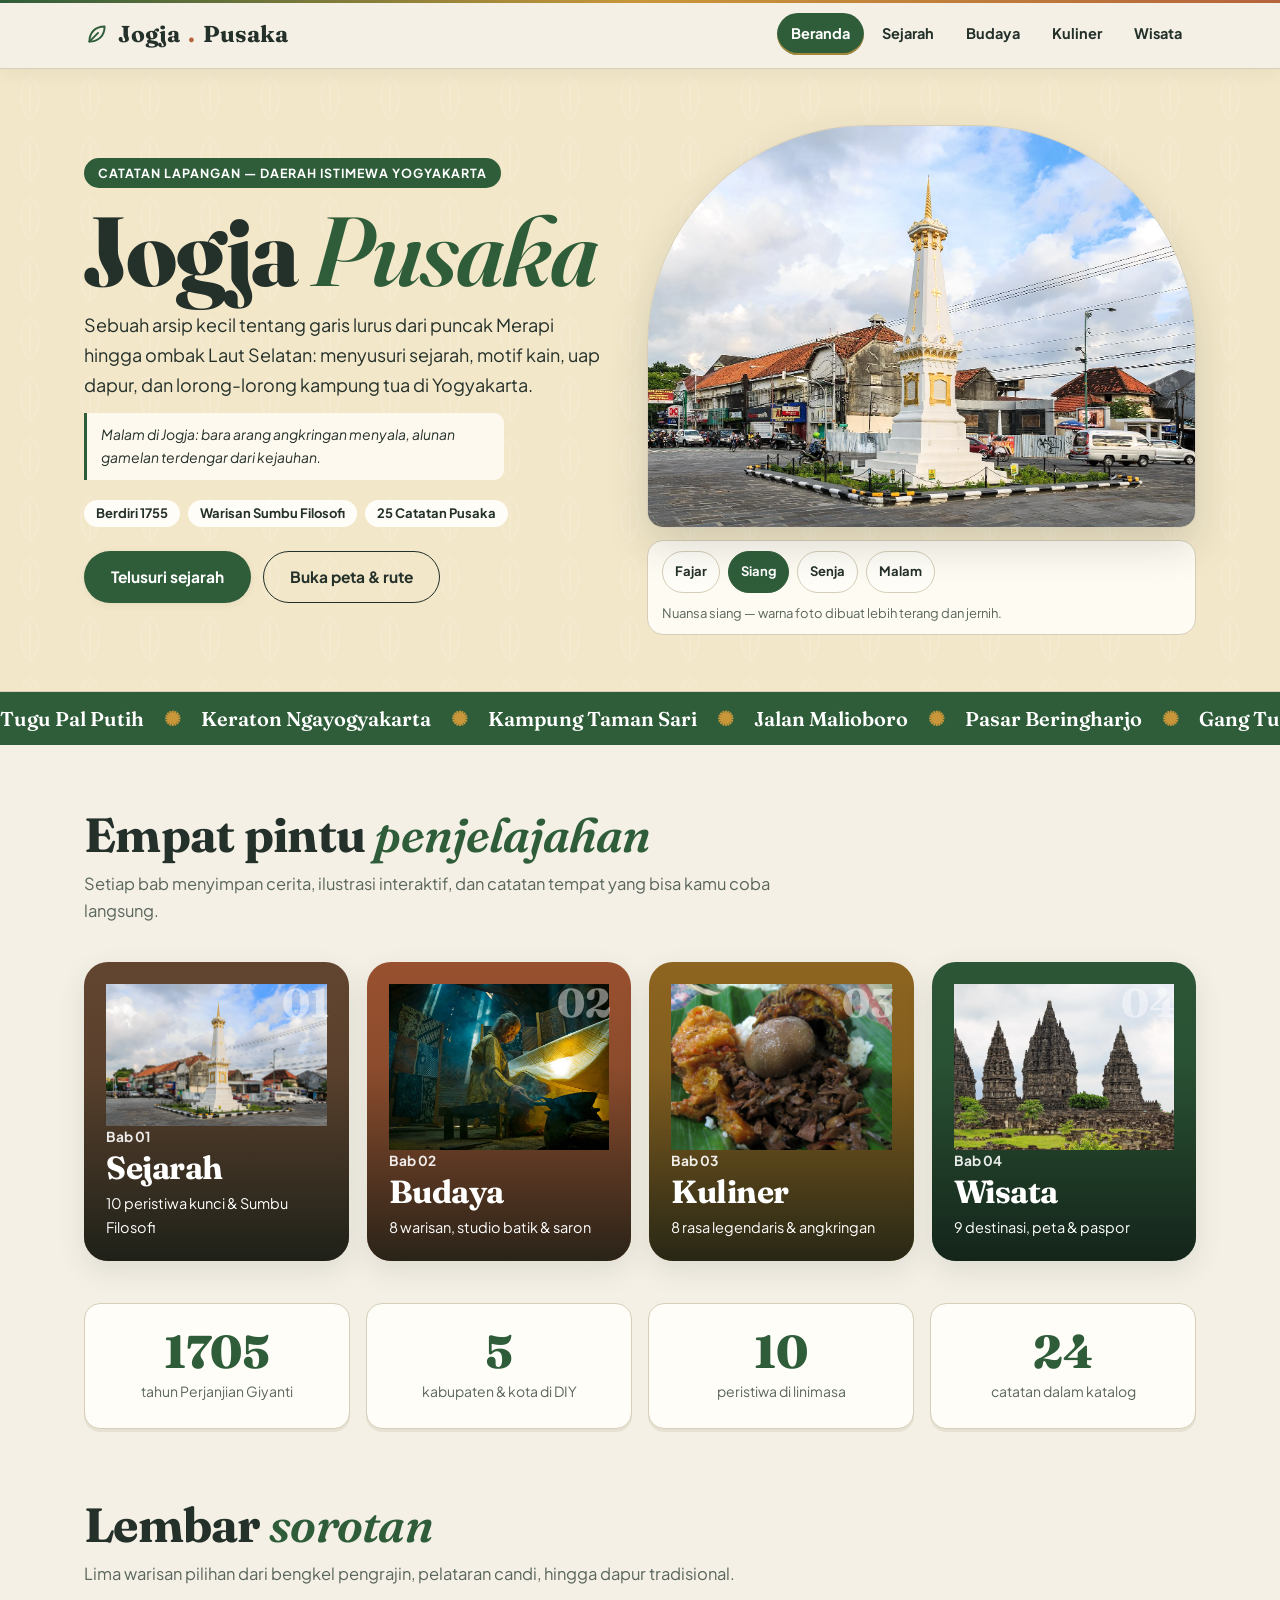
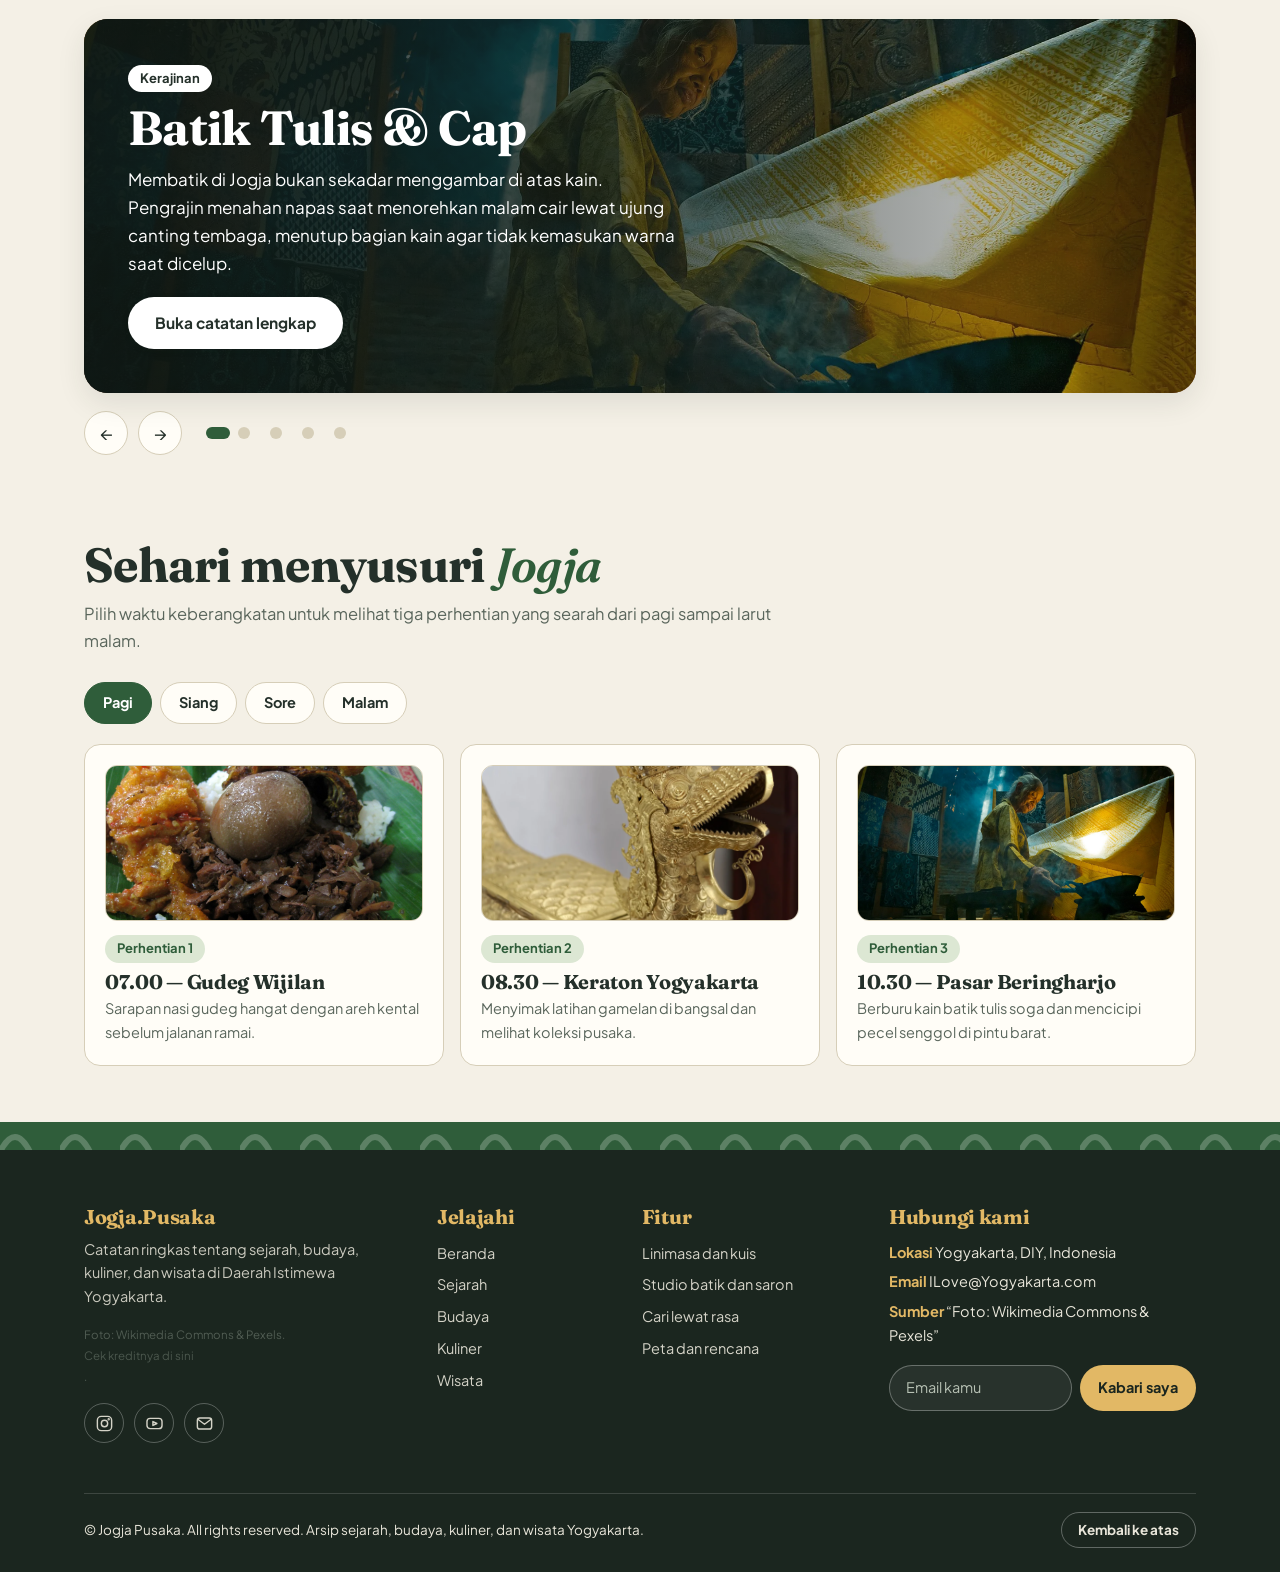
==== commit 1332f713: "save all" ====
--- a/index.html
+++ b/index.html
@@ -16,16 +16,6 @@
     />
     <link rel="stylesheet" href="css/style.css" />
 
-    <!-- Pasang tema sebelum halaman tampil supaya warnanya tidak berkedip -->
-    <script>
-      (function () {
-        var theme = window.matchMedia("(prefers-color-scheme: dark)").matches ? "dark" : "light";
-        try {
-          theme = JSON.parse(localStorage.getItem("jp_theme")) || theme;
-        } catch (error) {}
-        document.documentElement.dataset.theme = theme;
-      })();
-    </script>
   </head>
   <body>
     <a class="lompat-ke-isi" href="#main">Langsung ke konten</a>
@@ -51,8 +41,6 @@
         </nav>
 
         <div class="kendali-kepala">
-          <button class="tombol-tema" id="theme-toggle" type="button"
-            aria-label="Ganti tema siang atau malam">Malam</button>
           <button class="tombol-menu" id="menu-toggle" type="button"
             aria-expanded="false" aria-controls="site-nav">Menu</button>
         </div>
@@ -246,7 +234,7 @@
         </div>
 
         <div class="catatan-paling-bawah">
-          <span>© 2026BismillahJuaraTeam. Arsip sejarah, budaya, kuliner, dan wisata Yogyakarta.</span>
+          <span>© Jogja Pusaka. All rights reserved. Arsip sejarah, budaya, kuliner, dan wisata Yogyakarta.</span>
           <button type="button" id="back-to-top">Kembali ke atas</button>
         </div>
       </div>
--- a/css/style.css
+++ b/css/style.css
@@ -42,35 +42,6 @@
   --pattern-parang: url("data:image/svg+xml,%3Csvg xmlns='http://www.w3.org/2000/svg' width='60' height='60'%3E%3Cpath d='M0 30Q15 0 30 30T60 30' stroke='%23fff' stroke-opacity='.22' stroke-width='6' fill='none'/%3E%3C/svg%3E");
   --pattern-ceplok: url("data:image/svg+xml,%3Csvg xmlns='http://www.w3.org/2000/svg' width='60' height='60'%3E%3Cpath d='M30 6L54 30L30 54L6 30Z' fill='none' stroke='%23fff' stroke-opacity='.24' stroke-width='3'/%3E%3Ccircle cx='30' cy='30' r='5' fill='%23fff' fill-opacity='.24'/%3E%3C/svg%3E");
   --pattern-daun: url("data:image/svg+xml,%3Csvg xmlns='http://www.w3.org/2000/svg' width='60' height='60'%3E%3Cg fill='none' stroke='%23fff' stroke-opacity='.24' stroke-width='2'%3E%3Cpath d='M30 8C42 18 42 38 30 52C18 38 18 18 30 8Z'/%3E%3Cpath d='M30 14V48'/%3E%3C/g%3E%3C/svg%3E");
-}
-
-:root[data-theme="dark"] {
-  --color-bg: #111813;
-  --color-surface: #1a231d;
-  --color-surface-alt: #233026;
-  --color-text: #e9e6da;
-  --color-muted: #a8b3a6;
-  --color-line: #2f3d33;
-  --color-primary: #8dbb86;
-  --color-primary-soft: #26382a;
-  --color-on-primary: #10180f;
-  --color-accent: #d98a5f;
-  --color-gold: #e2b865;
-  --color-wood: #c9a27e;
-
-  --scene-sky: #18233a;
-  --scene-sun: #eee6cc;
-  --scene-mountain: #23392e;
-  --scene-hill: #2c4a38;
-  --scene-ground: #2e2218;
-  --scene-tree: #1d3327;
-  --scene-stars: 1;
-  --scene-clouds: 0.15;
-  --scene-wayang: 1;
-
-  --shadow-sm: 0 2px 8px rgba(0, 0, 0, 0.25);
-  --shadow-md: 0 10px 28px rgba(0, 0, 0, 0.35);
-  --shadow-lg: 0 18px 40px rgba(0, 0, 0, 0.45);
 }
 
 /* Aturan dasar & tipografi */
@@ -355,18 +326,30 @@
   position: sticky;
   top: 0;
   z-index: 50;
+  isolation: isolate;
   border-bottom: 1px solid var(--color-line);
   background: color-mix(in srgb, var(--color-bg) 94%, transparent);
   backdrop-filter: blur(14px);
   box-shadow: 0 4px 18px color-mix(in srgb, var(--color-text) 5%, transparent);
 }
 
+.kepala-situs::before {
+  position: absolute;
+  z-index: -1;
+  top: 0;
+  right: 0;
+  left: 0;
+  height: 3px;
+  background: linear-gradient(90deg, var(--color-primary), var(--color-gold), var(--color-accent));
+  content: "";
+}
+
 .kepala-situs .pembungkus-isi {
   display: flex;
   align-items: center;
-  justify-content: space-between;
+  justify-content: flex-start;
   gap: 12px;
-  height: var(--header-height);
+  min-height: var(--header-height);
 }
 
 .nama-situs {
@@ -391,11 +374,12 @@
 .menu-situs {
   display: flex;
   gap: 4px;
+  margin-left: auto;
 }
 
 .menu-situs a {
   position: relative;
-  padding: 8px 14px;
+  padding: 9px 14px;
   border-radius: var(--radius-pill);
   font-size: 14.5px;
   font-weight: 700;
@@ -432,15 +416,18 @@
 }
 
 .kendali-kepala {
-  display: flex;
+  display: none;
   align-items: center;
   gap: 8px;
 }
 
-.tombol-tema,
 .tombol-menu {
-  min-height: 40px;
-  padding: 7px 14px;
+  display: none;
+  align-items: center;
+  justify-content: center;
+  gap: 9px;
+  min-height: 44px;
+  padding: 8px 15px;
   border: 1px solid var(--color-line);
   border-radius: var(--radius-pill);
   background: var(--color-surface);
@@ -450,13 +437,38 @@
   transition: background-color 0.2s;
 }
 
-.tombol-tema:hover,
+.tombol-menu::before {
+  width: 15px;
+  height: 12px;
+  background: linear-gradient(
+    to bottom,
+    currentColor 0 2px,
+    transparent 2px 5px,
+    currentColor 5px 7px,
+    transparent 7px 10px,
+    currentColor 10px 12px
+  );
+  content: "";
+}
+
+.tombol-menu[aria-expanded="true"]::before {
+  height: 14px;
+  background: linear-gradient(
+      45deg,
+      transparent 46%,
+      currentColor 47% 54%,
+      transparent 55%
+    ),
+    linear-gradient(
+      -45deg,
+      transparent 46%,
+      currentColor 47% 54%,
+      transparent 55%
+    );
+}
+
 .tombol-menu:hover {
   background: var(--color-primary-soft);
-}
-
-.tombol-menu {
-  display: none;
 }
 
 /* Halaman Beranda & Hero Interaktif */
@@ -2247,8 +2259,46 @@
 /* Tampilan Responsif */
 
 @media (max-width: 900px) {
+  .kepala-situs::before {
+    display: none;
+  }
+
+  .kepala-situs .pembungkus-isi {
+    justify-content: space-between;
+    min-height: var(--header-height);
+  }
+
+  .nama-situs {
+    gap: 8px;
+    font-size: 23px;
+    letter-spacing: normal;
+  }
+
+  .nama-situs svg {
+    width: 26px;
+    height: 26px;
+    padding: 0;
+    border: 0;
+    border-radius: 0;
+    background: none;
+  }
+
+  .menu-situs {
+    margin-left: 0;
+  }
+
+  .kendali-kepala {
+    display: flex;
+  }
+
   .tombol-menu {
     display: inline-block;
+    min-height: 40px;
+    padding: 7px 14px;
+  }
+
+  .tombol-menu::before {
+    display: none;
   }
 
   .menu-situs {
@@ -2258,8 +2308,11 @@
     right: 0;
     display: none;
     flex-direction: column;
+    gap: 4px;
     padding: 12px 24px 20px;
+    border: 0;
     border-bottom: 1px solid var(--color-line);
+    border-radius: 0;
     background: var(--color-bg);
     box-shadow: var(--shadow-md);
   }
@@ -2271,6 +2324,16 @@
   .menu-situs a {
     min-height: 44px;
     padding: 12px 16px;
+    border: 1px solid transparent;
+  }
+
+  .menu-situs a[aria-current="page"] {
+    border-color: transparent;
+  }
+
+  .menu-situs a:hover {
+    border-color: var(--color-line);
+    background: var(--color-surface);
   }
 
   .susunan-pembuka,
@@ -2420,14 +2483,13 @@
   }
 
   .kepala-situs .pembungkus-isi {
-    gap: 6px;
+    gap: 8px;
   }
 
   .kendali-kepala {
     gap: 6px;
   }
 
-  .tombol-tema,
   .tombol-menu {
     padding: 7px 10px;
     font-size: 12px;
@@ -2661,13 +2723,21 @@
   }
 
   .susunan-bawah {
-    grid-template-columns: 1fr;
-    gap: 24px;
+    grid-template-columns: repeat(2, minmax(0, 1fr));
+    gap: 24px 18px;
   }
 
   .tentang-situs,
   .kontak-situs {
-    grid-column: auto;
+    grid-column: 1 / -1;
+  }
+
+  .susunan-bawah > div:nth-child(2) > a,
+  .susunan-bawah > div:nth-child(3) > a {
+    display: flex;
+    align-items: center;
+    min-height: 44px;
+    overflow-wrap: anywhere;
   }
 
   .kaki-situs {
@@ -2779,7 +2849,6 @@
     gap: 4px;
   }
 
-  .tombol-tema,
   .tombol-menu {
     padding-inline: 8px;
     font-size: 11px;
